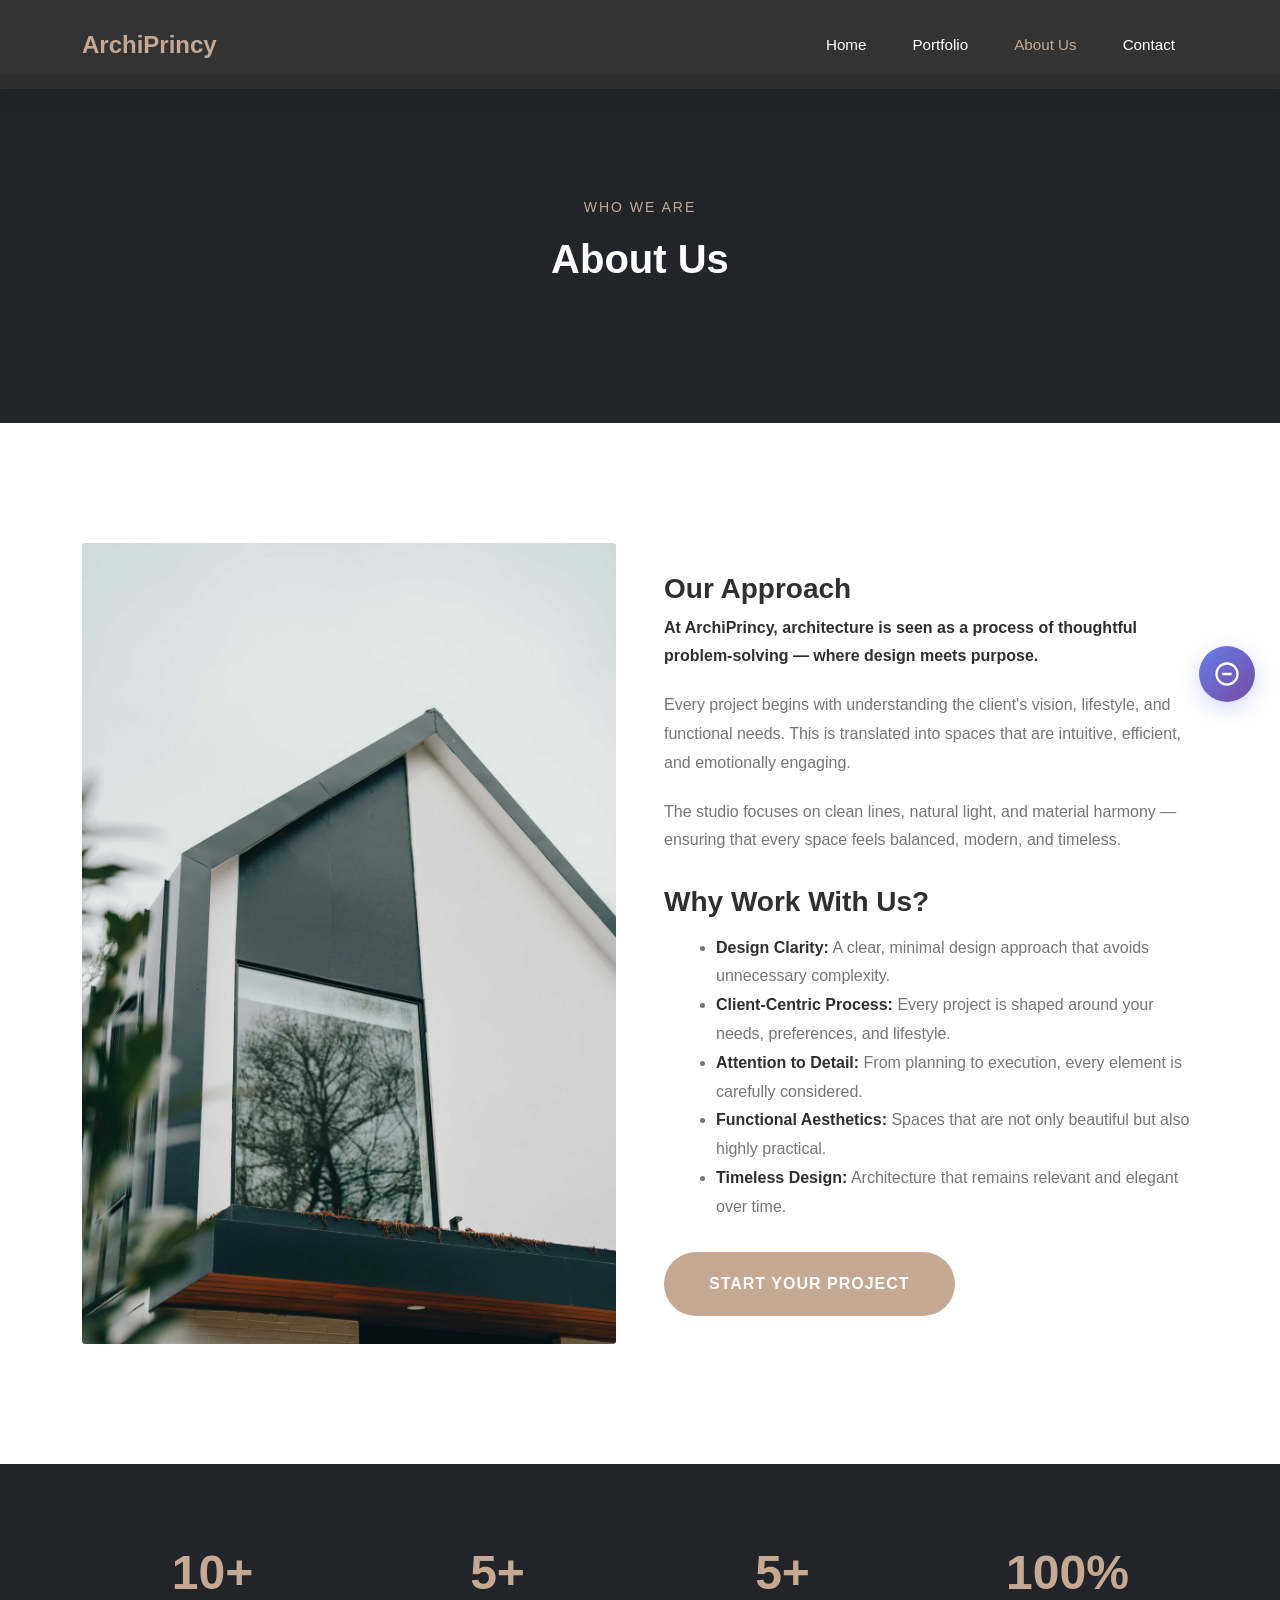
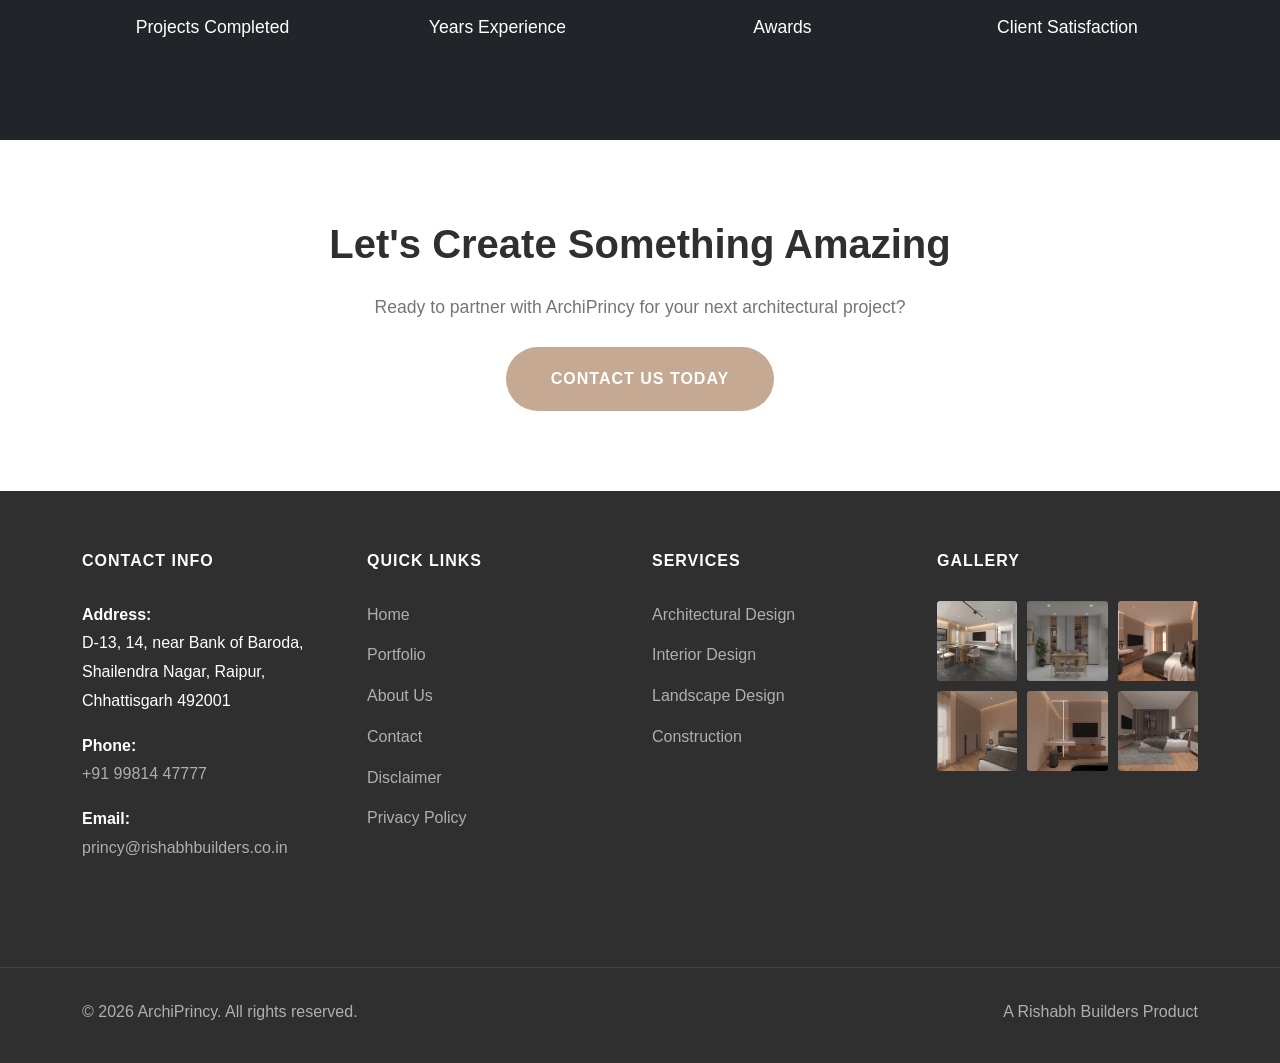
==== about.html @ 1e048102 "Initial commit of website" ====
<!DOCTYPE html>
<html lang="en">
<head>
    <meta charset="UTF-8">
    <meta name="viewport" content="width=device-width, initial-scale=1.0">
    <title>About Us - ArchiPrincy</title>
    <meta name="description" content="Learn about ArchiPrincy, our approach, and why work with us.">
    <link href="https://cdn.jsdelivr.net/npm/bootstrap@5.3.0/dist/css/bootstrap.min.css" rel="stylesheet">
    <link rel="stylesheet" href="css/styles.css">
</head>
<body>
    <!-- Navigation -->
    <nav class="navbar navbar-expand-lg navbar-dark fixed-top">
        <div class="container">
            <a class="navbar-brand" href="index.html">ArchiPrincy</a>
            
            <button class="navbar-toggler" type="button" data-bs-toggle="collapse" data-bs-target="#navbarNav"
                aria-controls="navbarNav" aria-expanded="false" aria-label="Toggle navigation">
                <span class="navbar-toggler-icon"></span>
            </button>
            
            <div class="collapse navbar-collapse" id="navbarNav">
                <ul class="navbar-nav ms-auto">
                    <li class="nav-item">
                        <a class="nav-link" href="index.html">Home</a>
                    </li>
                    <li class="nav-item">
                        <a class="nav-link" href="portfolio.html">Portfolio</a>
                    </li>
                    <li class="nav-item">
                        <a class="nav-link active" href="about.html">About Us</a>
                    </li>
                    <li class="nav-item">
                        <a class="nav-link" href="contact.html">Contact</a>
                    </li>
                </ul>
            </div>
        </div>
    </nav>

    <main>
        <!-- Page Header -->
        <section class="bg-dark padding-large" style="padding-top: 120px;">
            <div class="container">
                <div class="row">
                    <div class="col-md-12">
                        <div class="section-header">
                            <div class="title"><span>Who We Are</span></div>
                            <h1 class="section-title light">About Us</h1>
                        </div>
                    </div>
                </div>
            </div>
        </section>

        <!-- About Section -->
        <section class="padding-xlarge">
            <div class="container">
                <div class="row align-items-center g-5">
                    <div class="col-md-6">
                        <figure style="margin-bottom: 0;">
                            <img src="images/home1.jpg" alt="About ArchiPrincy" style="border-radius: 3px; width: 100%;">
                        </figure>
                    </div>
                    <div class="col-md-6 about-content">
                        <h3>Our Approach</h3>
                        <p>
                            <strong>At ArchiPrincy, architecture is seen as a process of thoughtful problem-solving — where design meets purpose.</strong>
                        </p>
                        <p>
                            Every project begins with understanding the client's vision, lifestyle, and functional needs. This is translated into spaces that are intuitive, efficient, and emotionally engaging.
                        </p>
                        <p>
                            The studio focuses on clean lines, natural light, and material harmony — ensuring that every space feels balanced, modern, and timeless.
                        </p>
                        <h3 style="margin-top: 30px;">Why Work With Us?</h3>
                        <ul style="margin-left: 20px; margin-top: 15px;">
                            <li><strong>Design Clarity:</strong> A clear, minimal design approach that avoids unnecessary complexity.</li>
                            <li><strong>Client-Centric Process:</strong> Every project is shaped around your needs, preferences, and lifestyle.</li>
                            <li><strong>Attention to Detail:</strong> From planning to execution, every element is carefully considered.</li>
                            <li><strong>Functional Aesthetics:</strong> Spaces that are not only beautiful but also highly practical.</li>
                            <li><strong>Timeless Design:</strong> Architecture that remains relevant and elegant over time.</li>
                        </ul>
                        <div style="margin-top: 30px;">
                            <a href="contact.html" class="btn btn-accent btn-xlarge btn-rounded">Start Your Project</a>
                        </div>
                    </div>
                </div>
            </div>
        </section>

        <!-- Stats Section -->
        <section class="bg-dark padding-large">
            <div class="container">
                <div class="row text-center">
                    <div class="col-md-3 col-sm-6 mb-4 mb-md-0">
                        <div>
                            <h3 style="font-size: 3rem; color: var(--accent-color); margin-bottom: 10px;">10+</h3>
                            <p style="color: #fff; font-size: 1.1rem;">Projects Completed</p>
                        </div>
                    </div>
                    <div class="col-md-3 col-sm-6 mb-4 mb-md-0">
                        <div>
                            <h3 style="font-size: 3rem; color: var(--accent-color); margin-bottom: 10px;">5+</h3>
                            <p style="color: #fff; font-size: 1.1rem;">Years Experience</p>
                        </div>
                    </div>
                    <div class="col-md-3 col-sm-6 mb-4 mb-md-0">
                        <div>
                            <h3 style="font-size: 3rem; color: var(--accent-color); margin-bottom: 10px;">5+</h3>
                            <p style="color: #fff; font-size: 1.1rem;">Awards</p>
                        </div>
                    </div>
                    <div class="col-md-3 col-sm-6">
                        <div>
                            <h3 style="font-size: 3rem; color: var(--accent-color); margin-bottom: 10px;">100%</h3>
                            <p style="color: #fff; font-size: 1.1rem;">Client Satisfaction</p>
                        </div>
                    </div>
                </div>
            </div>
        </section>

        <!-- CTA Section -->
        <section class="padding-large" style="text-align: center;">
            <div class="container">
                <h2 class="section-title mb-4">Let's Create Something Amazing</h2>
                <p class="mb-4" style="font-size: 1.1rem; max-width: 600px; margin: 0 auto 30px;">
                    Ready to partner with ArchiPrincy for your next architectural project?
                </p>
                <a href="contact.html" class="btn btn-accent btn-xlarge btn-rounded">Contact Us Today</a>
            </div>
        </section>
    </main>

    <!-- Floating Buttons -->
    <div class="floating-buttons" id="floatingButtons">
        <button class="float-btn toggle-btn" onclick="toggleFloatingButtons()">
            <svg width="28" height="28" viewBox="0 0 24 24" fill="currentColor">
                <path d="M12 2C6.48 2 2 6.48 2 12s4.48 10 10 10 10-4.48 10-10S17.52 2 12 2zm0 18c-4.42 0-8-3.58-8-8s3.58-8 8-8 8 3.58 8 8-3.58 8-8 8zm-4-9h8v2h-8z"/>
            </svg>
        </button>

        <a href="https://wa.me/919981447777?text=Hi%20I%20would%20like%20to%20discuss%20a%20project" target="_blank" rel="noopener noreferrer" class="float-btn whatsapp-btn">
            <span class="whatsapp-icon">
                <svg width="32" height="32" viewBox="0 0 24 24" fill="currentColor">
                    <path d="M17.472 14.382c-.297-.149-1.758-.867-2.03-.967-.273-.099-.471-.148-.67.15-.197.297-.767.966-.94 1.164-.173.199-.347.223-.644.075-.297-.15-1.255-.463-2.39-1.475-.883-.788-1.48-1.761-1.653-2.059-.173-.297-.018-.458.13-.606.134-.133.298-.347.446-.52.149-.174.198-.298.298-.497.099-.198.05-.371-.025-.52-.075-.149-.669-1.612-.916-2.207-.242-.579-.487-.5-.67-.51-.173-.008-.371-.01-.57-.01-.198 0-.52.074-.792.372-.272.297-1.04 1.016-1.04 2.479 0 1.462 1.065 2.875 1.213 3.074.149.198 2.096 3.2 5.076 4.487.709.306 1.262.489 1.694.625.712.227 1.36.195 1.871.118.571-.085 1.758-.719 2.006-1.413.248-.694.248-1.289.173-1.413-.074-.124-.272-.198-.57-.347m-5.421-7.403h-.004a9.87 9.87 0 00-4.953 1.226l-.355.205-.368-.083c-1.326-.302-2.463-.657-3.402-1.14L2.67 6.978l.586 1.891c.212.655.359 1.187.443 1.543C1.77 10.491 1.446 12.585 2.717 14.497c.705 1.013 1.748 1.72 2.956 2.04.282.07.565.126.848.126 1.566 0 3.032-.37 4.302-1.096l.355-.205.368.083c1.326.302 2.463.657 3.402 1.14l1.722.863-.586-1.891c-.212-.655-.359-1.187-.443-1.543 1.731-2.407 2.055-4.501.784-6.413"/>
                </svg>
            </span>
            <span class="whatsapp-label">WhatsApp</span>
        </a>

        <a href="tel:+919981447777" class="float-btn call-btn" title="Call us">
            <svg width="28" height="28" viewBox="0 0 24 24" fill="currentColor">
                <path d="M6.62 10.79c1.44 2.83 3.76 5.14 6.59 6.59l2.2-2.2c.27-.27.67-.36 1.02-.24 1.12.37 2.33.57 3.57.57.55 0 1 .45 1 1V20c0 .55-.45 1-1 1-9.39 0-17-7.61-17-17 0-.55.45-1 1-1h3.5c.55 0 1 .45 1 1 0 1.25.2 2.45.57 3.57.11.35.03.74-.25 1.02l-2.2 2.2z"/>
            </svg>
        </a>

        <a href="contact.html" class="float-btn contact-btn" title="Contact us">
            <svg width="28" height="28" viewBox="0 0 24 24" fill="currentColor">
                <path d="M20 4H4c-1.1 0-1.99.9-1.99 2L2 18c0 1.1.9 2 2 2h16c1.1 0 2-.9 2-2V6c0-1.1-.9-2-2-2zm0 4l-8 5-8-5V6l8 5 8-5v2z"/>
            </svg>
        </a>
    </div>

    <!-- Footer -->
    <footer class="footer">
        <div class="container">
            <div class="row pb-5">
                <div class="col-md-3 mb-4 mb-md-0">
                    <h5>Contact Info</h5>
                    <ul class="footer-menu list-unstyled">
                        <li class="mb-3">
                            <strong>Address:</strong>
                            <p>D-13, 14, near Bank of Baroda, Shailendra Nagar, Raipur, Chhattisgarh 492001</p>
                        </li>
                        <li class="mb-3">
                            <strong>Phone:</strong>
                            <p><a href="tel:+919981447777">+91 99814 47777</a></p>
                        </li>
                        <li>
                            <strong>Email:</strong>
                            <p><a href="mailto:princy@rishabhbuilders.co.in">princy@rishabhbuilders.co.in</a></p>
                        </li>
                    </ul>
                </div>

                <div class="col-md-3 mb-4 mb-md-0">
                    <h5>Quick Links</h5>
                    <ul class="footer-menu list-unstyled">
                        <li><a href="index.html">Home</a></li>
                        <li><a href="portfolio.html">Portfolio</a></li>
                        <li><a href="about.html">About Us</a></li>
                        <li><a href="contact.html">Contact</a></li>
                        <li><a href="disclaimer.html">Disclaimer</a></li>
                        <li><a href="privacy-policy.html">Privacy Policy</a></li>
                    </ul>
                </div>

                <div class="col-md-3 mb-4 mb-md-0">
                    <h5>Services</h5>
                    <ul class="footer-menu list-unstyled">
                        <li><a href="portfolio.html">Architectural Design</a></li>
                        <li><a href="portfolio.html">Interior Design</a></li>
                        <li><a href="portfolio.html">Landscape Design</a></li>
                        <li><a href="portfolio.html">Construction</a></li>
                    </ul>
                </div>

                <div class="col-md-3">
                    <h5>Gallery</h5>
                    <div class="footer-gallery">
                        <a href="portfolio.html" class="gallery-thumb" title="Gallery 1">
                            <img src="images/home2.jpeg" alt="Gallery 1">
                        </a>
                        <a href="portfolio.html" class="gallery-thumb" title="Gallery 2">
                            <img src="images/home3.jpg" alt="Gallery 2">
                        </a>
                        <a href="portfolio.html" class="gallery-thumb" title="Gallery 3">
                            <img src="images/home4.jpg" alt="Gallery 3">
                        </a>
                        <a href="portfolio.html" class="gallery-thumb" title="Gallery 4">
                            <img src="images/home5.jpg" alt="Gallery 4">
                        </a>
                        <a href="portfolio.html" class="gallery-thumb" title="Gallery 5">
                            <img src="images/home6.jpg" alt="Gallery 5">
                        </a>
                        <a href="portfolio.html" class="gallery-thumb" title="Gallery 6">
                            <img src="images/home7.jpg" alt="Gallery 6">
                        </a>
                    </div>
                </div>
            </div>
        </div>

        <div class="footer-bottom">
            <div class="container">
                <div class="row">
                    <div class="col-md-6 text-center text-md-start mb-3 mb-md-0">
                        <p>&copy; 2026 ArchiPrincy. All rights reserved.</p>
                    </div>
                    <div class="col-md-6 text-center text-md-end">
                        <p>A Rishabh Builders Product</p>
                    </div>
                </div>
            </div>
        </div>
    </footer>

    <script src="https://cdn.jsdelivr.net/npm/bootstrap@5.3.0/dist/js/bootstrap.bundle.min.js"></script>
    <script src="js/script.js"></script>
</body>
</html>
---- css/styles.css ----
/* Template Name: Archi - Adapted for ArchivAult
   Custom Architecture Portfolio CSS */

:root {
  /* Color Scheme */
  --accent-color: #C5A992;
  --dark-color: #2f2f2f;
  --grey-color: #f1f1f1;
  --body-text-color: #757575;
  --light-text-color: #afafaf;
  --dark-text-color: #2f2f2f;
  
  /* Fonts */
  --body-font: "Roboto", sans-serif;
  --heading-font: 'Montserrat', sans-serif;
  
  /* Sizes */
  --header-height: 75px;
  --header-height-min: 75px;
  
  color-scheme: light;
}

@media screen and (max-width: 600px) {
  :root {
    --header-height: 70px;
    --header-height-min: 70px;
  }
}

* {
  margin: 0;
  padding: 0;
  box-sizing: border-box;
}

html, body {
  height: 100%;
  scroll-behavior: smooth;
}

body {
  font-family: var(--body-font);
  font-size: 16px;
  line-height: 1.8;
  color: var(--body-text-color);
  background-color: #fff;
  padding-top: var(--header-height);
}

body.no-scroll {
  overflow: hidden;
}

h1, h2, h3, h4, h5, h6,
.h1, .h2, .h3, .h4, .h5, .h6 {
  font-family: var(--heading-font);
  font-weight: 700;
  line-height: 1.2;
  color: var(--dark-text-color);
}

h1 { font-size: 3.5rem; }
h2 { font-size: 2.5rem; }
h3 { font-size: 1.75rem; }
h4 { font-size: 1.5rem; }
h5 { font-size: 1.25rem; }
h6 { font-size: 1rem; }

h2.light, h3.light { color: #fff; }

a {
  color: var(--dark-text-color);
  text-decoration: none;
  transition: all 0.3s ease;
}

a:hover {
  color: var(--accent-color);
}

img {
  max-width: 100%;
  height: auto;
  display: block;
}

figure {
  margin: 0;
}

/* Section Styles */
section {
  overflow: hidden;
}

.padding-xlarge {
  padding: 120px 0;
}

.padding-large {
  padding: 80px 0;
}

.padding-small {
  padding: 40px 0;
}

.bg-dark {
  background-color: var(--dark-color);
  color: #fff;
}

.bg-grey {
  background-color: var(--grey-color);
}

.section-header {
  text-align: center;
  margin-bottom: 60px;
}

.section-header .title {
  font-size: 0.875rem;
  text-transform: uppercase;
  letter-spacing: 2px;
  color: var(--accent-color);
  margin-bottom: 15px;
}

.section-title {
  font-size: 2.5rem;
  font-weight: 700;
  text-transform: capitalize;
}

.section-title.light {
  color: #fff;
}

/* Button Styles */
.btn {
  display: inline-block;
  padding: 15px 35px;
  border: none;
  border-radius: 3px;
  font-family: var(--heading-font);
  font-size: 0.875rem;
  font-weight: 700;
  text-transform: uppercase;
  letter-spacing: 1px;
  cursor: pointer;
  transition: all 0.3s ease;
  text-decoration: none;
  white-space: nowrap;
}

.btn-accent {
  background-color: var(--accent-color);
  color: #fff;
}

.btn-accent:hover {
  background-color: #b39880;
  color: #fff;
}

.btn-outline {
  border: 2px solid var(--accent-color);
  color: var(--accent-color);
  background: transparent;
}

.btn-outline:hover {
  background-color: var(--accent-color);
  color: #fff;
}

.btn-outline-light {
  border: 2px solid #fff;
  color: #fff;
  background: transparent;
}

.btn-outline-light:hover {
  background-color: #fff;
  color: var(--dark-color);
}

.btn-xlarge {
  padding: 20px 45px;
  font-size: 1rem;
}

.btn-rounded {
  border-radius: 50px;
}

.btn-full {
  width: 100%;
}

.btn-with-line {
  position: relative;
  font-size: 0.875rem;
  font-weight: 600;
  text-transform: uppercase;
  letter-spacing: 1px;
  padding-bottom: 8px;
  border-bottom: 2px solid var(--accent-color);
  display: inline-block;
  transition: all 0.3s ease;
}

.btn-with-line:hover {
  padding-bottom: 12px;
  border-bottom: 3px solid var(--accent-color);
}

/* Navigation Styles */
.navbar {
  padding: 18px 0 !important;
  background-color: rgba(47, 47, 47, 0.98) !important;
  box-shadow: 0 4px 15px rgba(0, 0, 0, 0.15);
  z-index: 1000;
  position: fixed;
  top: 0;
  left: 0;
  right: 0;
  width: 100%;
}

.navbar-brand {
  font-family: var(--heading-font);
  font-size: 1.5rem !important;
  color: var(--accent-color) !important;
  font-weight: 700;
}

.navbar-brand:hover {
  color: #fff !important;
}

.navbar-nav .nav-link {
  color: #fff !important;
  margin: 0 15px;
  font-size: 0.95rem;
  transition: color 0.3s ease;
}

.navbar-nav .nav-link:hover,
.navbar-nav .nav-link.active {
  color: var(--accent-color) !important;
}

.nav-overlay {
  position: fixed;
  top: 0;
  left: 0;
  width: 100%;
  height: 100vh;
  background-color: rgba(0, 0, 0, 0.9);
  z-index: 1000;
  display: none;
}

.nav-overlay.active {
  display: block;
}

.nav-overlay .nav-content {
  height: 100%;
  display: flex;
  align-items: center;
}

/* Main Logo */
.main-logo {
  position: fixed;
  top: 20px;
  left: 20px;
  z-index: 999;
  background: var(--accent-color);
  width: 50px;
  height: 50px;
  border-radius: 50%;
  display: flex;
  align-items: center;
  justify-content: center;
}

.main-logo a {
  color: #fff;
  font-size: 1.5rem;
  font-weight: 700;
}

/* Hero Slider (Legacy) */
.hero-slider {
  position: relative;
  width: 100%;
  height: 100vh;
  overflow: hidden;
  margin-top: var(--header-height);
}

.slider-item {
  position: relative;
  width: 100%;
  height: 100vh;
  display: flex;
  align-items: center;
  justify-content: center;
  overflow: hidden;
}

.slider-item img {
  position: absolute;
  top: 0;
  left: 0;
  width: 100%;
  height: 100%;
  object-fit: cover;
  z-index: 1;
}

.banner-content {
  position: relative;
  z-index: 2;
  text-align: center;
  color: #fff;
}

.banner-title {
  font-size: 4rem;
  font-weight: 700;
  margin-bottom: 30px;
  animation: slideUp 0.8s ease-out;
}

.banner-content .btn-wrap {
  animation: slideUp 1.2s ease-out;
}

@keyframes slideUp {
  from {
    opacity: 0;
    transform: translateY(50px);
  }
  to {
    opacity: 1;
    transform: translateY(0);
  }
}

.slider-nav {
  position: absolute;
  bottom: 30px;
  left: 50%;
  transform: translateX(-50%);
  z-index: 10;
  display: flex;
  gap: 15px;
}

.slider-dot {
  width: 12px;
  height: 12px;
  border-radius: 50%;
  background-color: rgba(255, 255, 255, 0.5);
  cursor: pointer;
  transition: all 0.3s ease;
}

.slider-dot.active {
  background-color: var(--accent-color);
  width: 30px;
  border-radius: 6px;
}

/* Hero Section with Video Background */
.hero-section {
  position: relative;
  width: 100%;
  height: 100vh;
  overflow: hidden;
  display: flex;
  align-items: center;
  justify-content: flex-start;
}

.hero-video {
  position: absolute;
  top: 0;
  left: 0;
  width: 100%;
  height: 100%;
  object-fit: cover;
  z-index: 1;
}

.hero-overlay {
  position: absolute;
  top: 0;
  left: 0;
  width: 100%;
  height: 100%;
  background: linear-gradient(
    135deg,
    rgba(0, 0, 0, 0.7) 0%,
    rgba(47, 47, 47, 0.5) 50%,
    rgba(0, 0, 0, 0.3) 100%
  );
  z-index: 2;
}

.hero-content {
  position: relative;
  z-index: 3;
  color: #fff;
  padding: 60px 40px;
  width: 100%;
  height: 100%;
  display: flex;
  align-items: center;
}

.hero-content .container-fluid {
  max-width: 1400px;
  margin: 0 auto;
}

@keyframes fadeInUp {
  from {
    opacity: 0;
    transform: translateY(30px);
  }
  to {
    opacity: 1;
    transform: translateY(0);
  }
}

.hero-title {
  font-family: 'Playfair Display', serif;
  font-size: 4.5rem;
  font-weight: 700;
  line-height: 1.15;
  margin-bottom: 25px;
  letter-spacing: -1px;
  color: #fff;
  text-shadow: 2px 2px 8px rgba(0, 0, 0, 0.3);
  animation: fadeInUp 0.8s ease-out;
  max-width: 800px;
}

.hero-subtitle {
  font-size: 1.4rem;
  font-weight: 300;
  margin-bottom: 50px;
  color: rgba(255, 255, 255, 0.95);
  line-height: 1.6;
  animation: fadeInUp 0.8s ease-out 0.1s both;
  max-width: 600px;
}

.hero-buttons {
  display: flex;
  gap: 25px;
  flex-wrap: wrap;
  animation: fadeInUp 0.8s ease-out 0.2s both;
}

.hero-buttons .btn {
  font-size: 1.05rem;
  padding: 16px 45px;
  transition: all 0.3s ease;
  border-radius: 50px;
}

.hero-buttons .btn-accent {
  background-color: var(--accent-color);
  color: #fff;
  border: 2px solid var(--accent-color);
}

.hero-buttons .btn-accent:hover {
  background-color: #b39880;
  border-color: #b39880;
  transform: translateY(-3px);
  box-shadow: 0 15px 40px rgba(197, 169, 146, 0.4);
}

.hero-buttons .btn-outline-light {
  border: 2px solid #fff;
  color: #fff;
  background-color: transparent;
}

.hero-buttons .btn-outline-light:hover {
  background-color: rgba(255, 255, 255, 0.15);
  border-color: #fff;
  transform: translateY(-3px);
  box-shadow: 0 15px 40px rgba(255, 255, 255, 0.2);
}

/* Testimonials Carousel */
.testimonial-carousel {
  position: relative;
  padding: 60px 0;
}

.testimonial-slide {
  pointer-events: auto;
}

.testimonial-slide {
  display: flex;
  flex-direction: column;
  align-items: center;
  justify-content: center;
  text-align: center;
}

.testimonial-slide img {
  width: 120px;
  height: 120px;
  border-radius: 50%;
  object-fit: cover;
  border: 4px solid var(--accent-color);
  transition: all 0.3s ease;
  box-shadow: 0 8px 25px rgba(0, 0, 0, 0.15);
  display: block;
}

.testimonial-slide:hover img {
  transform: scale(1.08);
  box-shadow: 0 12px 35px rgba(197, 169, 146, 0.3);
}

.testimonial-slide p {
  color: var(--body-text-color);
  font-style: italic;
}

.testimonial-slide h5 {
  color: var(--dark-text-color);
  font-weight: 700;
  margin-top: 25px;
  margin-bottom: 5px;
  font-family: 'Montserrat', sans-serif;
}

.testimonial-slide .title {
  color: var(--accent-color);
  font-size: 0.9rem;
  font-weight: 500;
}

/* Responsive Hero */
@media screen and (max-width: 1024px) {
  .hero-title {
    font-size: 3.5rem;
    margin-bottom: 20px;
  }

  .hero-subtitle {
    font-size: 1.2rem;
    margin-bottom: 40px;
  }
}

@media screen and (max-width: 768px) {
  .hero-section {
    height: 85vh;
  }

  .hero-title {
    font-size: 2.4rem;
    margin-bottom: 18px;
    line-height: 1.3;
  }

  .hero-subtitle {
    font-size: 1rem;
    margin-bottom: 35px;
    line-height: 1.5;
  }

  .hero-buttons {
    gap: 12px;
  }

  .hero-buttons .btn {
    font-size: 0.9rem;
    padding: 12px 28px;
  }
}

@media screen and (max-width: 480px) {
  .hero-section {
    height: 75vh;
  }

  .hero-content {
    padding: 30px 20px;
  }

  .hero-title {
    font-size: 1.75rem;
    margin-bottom: 15px;
    line-height: 1.3;
  }

  .hero-subtitle {
    font-size: 0.95rem;
    margin-bottom: 25px;
    line-height: 1.4;
  }

  .hero-buttons {
    flex-direction: column;
    gap: 10px;
    width: 100%;
  }

  .hero-buttons .btn {
    font-size: 0.85rem;
    padding: 11px 24px;
    width: 100%;
    text-align: center;
  }
}

/* Portfolio Styles */
.portfolio-grid {
  display: grid;
  grid-template-columns: repeat(auto-fit, minmax(300px, 1fr));
  gap: 30px;
  margin: 40px 0;
}

.portfolio-item {
  position: relative;
  overflow: hidden;
  aspect-ratio: 1 / 1;
  border-radius: 4px;
  background-color: #f5f5f5;
  box-shadow: 0 2px 10px rgba(0, 0, 0, 0.1);
  transition: all 0.3s ease;
  cursor: pointer;
}

.portfolio-item img {
  width: 100%;
  height: 100%;
  object-fit: cover;
  display: block;
  transition: transform 0.4s ease, filter 0.4s ease;
  filter: brightness(1);
}

.portfolio-item .portfolio-overlay {
  position: absolute;
  top: 0;
  left: 0;
  width: 100%;
  height: 100%;
  background: rgba(0, 0, 0, 0.75);
  display: flex;
  flex-direction: column;
  align-items: center;
  justify-content: center;
  opacity: 0;
  transition: opacity 0.4s ease;
  z-index: 10;
}

.portfolio-item:hover .portfolio-overlay {
  opacity: 1;
}

.portfolio-item:hover {
  box-shadow: 0 10px 30px rgba(0, 0, 0, 0.25);
  transform: translateY(-8px);
}

.portfolio-item:hover img {
  transform: scale(1.08);
  filter: brightness(0.85);
}

/* Portfolio Grid - 3 columns on desktop, 2 on tablet, 1 on mobile */
@media screen and (max-width: 1024px) {
  .portfolio-grid {
    grid-template-columns: repeat(auto-fit, minmax(250px, 1fr));
    gap: 25px;
  }
}

@media screen and (max-width: 768px) {
  .portfolio-grid {
    grid-template-columns: repeat(2, 1fr);
    gap: 20px;
  }
}

@media screen and (max-width: 480px) {
  .portfolio-grid {
    grid-template-columns: 1fr;
    gap: 15px;
  }
}

.portfolio-filters {
  display: flex;
  flex-wrap: wrap;
  gap: 15px;
  justify-content: center;
  margin-bottom: 50px;
}

.filter-btn {
  padding: 10px 25px;
  border: 2px solid var(--accent-color);
  background: transparent;
  color: var(--accent-color);
  cursor: pointer;
  border-radius: 50px;
  font-weight: 600;
  transition: all 0.3s ease;
  text-transform: uppercase;
  font-size: 0.875rem;
}

.filter-btn.active {
  background-color: var(--accent-color);
  color: #fff;
}

.filter-btn:hover {
  background-color: var(--accent-color);
  color: #fff;
}

/* Portfolio Carousel Styles */
.portfolio-carousel-container {
  display: none;
  margin-bottom: 50px;
}

.portfolio-carousel {
  position: relative;
  width: 100%;
  background: rgba(0, 0, 0, 0.3);
  border-radius: 8px;
  overflow: hidden;
}

.carousel-main {
  position: relative;
  width: 100%;
  aspect-ratio: 4 / 3;
  overflow: hidden;
  border-radius: 8px;
}

.carousel-image {
  width: 100%;
  height: 100%;
  object-fit: cover;
  transition: transform 0.4s ease;
}

.carousel-overlay {
  position: absolute;
  top: 0;
  left: 0;
  width: 100%;
  height: 100%;
  background: rgba(0, 0, 0, 0.5);
  display: flex;
  align-items: flex-end;
  justify-content: flex-start;
  padding: 30px;
  z-index: 10;
}

.carousel-content {
  color: #fff;
  width: 100%;
}

.carousel-title {
  font-size: 1.5rem;
  font-weight: 600;
  margin-bottom: 8px;
  line-height: 1.2;
}

.carousel-category {
  font-size: 0.95rem;
  color: var(--accent-color);
  font-weight: 500;
  margin-bottom: 5px;
}

.carousel-year {
  font-size: 0.85rem;
  color: rgba(255, 255, 255, 0.8);
}

.carousel-btn {
  position: absolute;
  top: 50%;
  transform: translateY(-50%);
  background: rgba(255, 255, 255, 0.2);
  border: none;
  color: #fff;
  width: 45px;
  height: 45px;
  border-radius: 50%;
  cursor: pointer;
  font-size: 24px;
  display: flex;
  align-items: center;
  justify-content: center;
  z-index: 20;
  transition: all 0.3s ease;
}

.carousel-btn:hover {
  background: rgba(255, 255, 255, 0.4);
  transform: translateY(-50%) scale(1.1);
}

.carousel-btn-prev {
  left: 15px;
}

.carousel-btn-next {
  right: 15px;
}

.carousel-dots {
  display: flex;
  justify-content: center;
  gap: 8px;
  padding: 20px;
  background: rgba(0, 0, 0, 0.2);
}

.carousel-dot {
  width: 10px;
  height: 10px;
  border-radius: 50%;
  border: 2px solid var(--accent-color);
  background: transparent;
  cursor: pointer;
  transition: all 0.3s ease;
}

.carousel-dot.active {
  background: var(--accent-color);
  transform: scale(1.2);
}

.carousel-counter {
  position: absolute;
  top: 15px;
  right: 15px;
  background: rgba(0, 0, 0, 0.6);
  color: #fff;
  padding: 6px 14px;
  border-radius: 20px;
  font-size: 0.85rem;
  font-weight: 600;
  z-index: 20;
}

.portfolio-grid-container {
  display: block;
}

@media screen and (max-width: 768px) {
  .portfolio-carousel-container {
    display: block;
  }

  .portfolio-grid-container {
    display: none;
  }
}

/* Contact Section */
.contact-form {
  display: flex;
  flex-direction: column;
  gap: 20px;
  margin-top: 30px;
}

.form-group {
  display: flex;
  flex-direction: column;
}

.form-group input,
.form-group textarea {
  padding: 15px;
  border: none;
  border-bottom: 1px solid #ddd;
  font-family: var(--body-font);
  font-size: 1rem;
  background: transparent;
  transition: border-color 0.3s ease;
}

.form-group input:focus,
.form-group textarea:focus {
  outline: none;
  border-bottom-color: var(--accent-color);
}

.form-group textarea {
  min-height: 120px;
  resize: vertical;
}

.contact-info-box {
  display: flex;
  gap: 20px;
  margin-bottom: 30px;
  align-items: flex-start;
}

.contact-info-box .icon {
  width: 50px;
  height: 50px;
  background-color: var(--accent-color);
  border-radius: 50%;
  display: flex;
  align-items: center;
  justify-content: center;
  color: #fff;
  font-size: 1.5rem;
  flex-shrink: 0;
}

.contact-info-box .detail h4 {
  margin-bottom: 5px;
  font-size: 1rem;
}

.contact-info-box .detail p {
  color: var(--light-text-color);
}

/* WhatsApp & Call Button - Premium Floating Buttons */
.floating-buttons {
  position: fixed;
  bottom: 25px;
  right: 25px;
  z-index: 100;
  display: flex;
  flex-direction: column;
  gap: 10px;
  align-items: flex-end;
}

.floating-buttons.expanded .whatsapp-btn,
.floating-buttons.expanded .call-btn,
.floating-buttons.expanded .contact-btn {
  opacity: 1;
  visibility: visible;
  transform: translateY(0);
  pointer-events: auto;
}

.float-btn {
  display: flex;
  align-items: center;
  justify-content: center;
  color: #fff;
  text-decoration: none;
  cursor: pointer;
  transition: all 0.3s cubic-bezier(0.34, 1.56, 0.64, 1);
  box-shadow: 0 4px 15px rgba(0, 0, 0, 0.2);
  border: none;
}

/* Toggle Button */
.toggle-btn {
  width: 56px;
  height: 56px;
  border-radius: 50%;
  background: linear-gradient(135deg, #667eea 0%, #764ba2 100%);
  border: none;
  box-shadow: 0 6px 20px rgba(102, 126, 234, 0.3);
  position: relative;
  z-index: 110;
  font-size: 24px;
}

.toggle-btn:hover {
  transform: scale(1.1);
  box-shadow: 0 8px 25px rgba(102, 126, 234, 0.4);
}

.toggle-btn:active {
  transform: scale(0.95);
}

/* WhatsApp Button - Premium Official Style */
.whatsapp-btn {
  display: flex;
  align-items: center;
  justify-content: center;
  gap: 8px;
  padding: 10px 16px;
  background-color: #25D366;
  border-radius: 50px;
  font-weight: 600;
  font-size: 13px;
  box-shadow: 0 4px 16px rgba(37, 211, 102, 0.3);
  border: none;
  opacity: 0;
  visibility: hidden;
  transform: translateY(15px);
  pointer-events: none;
  min-width: 130px;
  white-space: nowrap;
}

.whatsapp-btn:hover {
  background-color: #20ba5c;
  transform: translateY(0) scale(1.05);
  box-shadow: 0 6px 20px rgba(37, 211, 102, 0.4);
}

.whatsapp-btn:active {
  transform: translateY(0) scale(0.98);
}

.whatsapp-icon {
  display: flex;
  align-items: center;
  justify-content: center;
  flex-shrink: 0;
}

.whatsapp-icon svg {
  width: 18px;
  height: 18px;
}

.whatsapp-label {
  display: block;
  flex-shrink: 0;
}

/* Call Button */
.call-btn {
  width: 50px;
  height: 50px;
  border-radius: 50%;
  background: linear-gradient(135deg, #FF6B6B 0%, #EE5A6F 100%);
  border: none;
  box-shadow: 0 4px 15px rgba(255, 107, 107, 0.3);
  opacity: 0;
  visibility: hidden;
  transform: translateY(15px);
  pointer-events: none;
  font-size: 20px;
}

.call-btn:hover {
  background: linear-gradient(135deg, #FF5252 0%, #EE4A5F 100%);
  transform: translateY(0) scale(1.08);
  box-shadow: 0 6px 20px rgba(255, 107, 107, 0.4);
}

.call-btn:active {
  transform: translateY(0) scale(0.95);
}

.call-btn svg {
  width: 22px;
  height: 22px;
}

/* Contact Button */
.contact-btn {
  width: 50px;
  height: 50px;
  border-radius: 50%;
  background: linear-gradient(135deg, #4A90E2 0%, #357ABD 100%);
  border: none;
  box-shadow: 0 4px 15px rgba(74, 144, 226, 0.3);
  opacity: 0;
  visibility: hidden;
  transform: translateY(15px);
  pointer-events: none;
  font-size: 20px;
}

.contact-btn:hover {
  background: linear-gradient(135deg, #357ABD 0%, #2A5BA0 100%);
  transform: translateY(0) scale(1.08);
  box-shadow: 0 6px 20px rgba(74, 144, 226, 0.4);
}

.contact-btn:active {
  transform: translateY(0) scale(0.95);
}

.contact-btn svg {
  width: 22px;
  height: 22px;
}

/* Footer Styles */
.footer {
  background-color: var(--dark-color);
  color: #fff;
  padding: 60px 0 20px;
}

.footer h5 {
  color: #fff;
  font-size: 1rem;
  text-transform: uppercase;
  letter-spacing: 1px;
  margin-bottom: 30px;
}

.footer-menu ul {
  list-style: none;
  padding: 0;
}

.footer-menu li {
  margin-bottom: 12px;
}

.footer-menu a {
  color: var(--light-text-color);
  transition: color 0.3s ease;
}

.footer-menu a:hover {
  color: var(--accent-color);
}

.footer-gallery {
  display: grid;
  grid-template-columns: repeat(auto-fit, minmax(80px, 1fr));
  gap: 10px;
}

.gallery-thumb {
  width: 100%;
  aspect-ratio: 1;
  overflow: hidden;
  border-radius: 3px;
  cursor: pointer;
}

.gallery-thumb img {
  width: 100%;
  height: 100%;
  object-fit: cover;
  transition: transform 0.3s ease;
}

.gallery-thumb:hover img {
  transform: scale(1.1);
}

.footer-bottom {
  border-top: 1px solid rgba(255, 255, 255, 0.1);
  padding-top: 30px;
  margin-top: 40px;
  text-align: center;
  color: var(--light-text-color);
}

.footer-bottom a {
  color: var(--accent-color);
  text-decoration: underline;
}

.footer-bottom a:hover {
  color: #fff;
}

/* Testimonials */
.testimonial-item {
  background-color: var(--grey-color);
  padding: 40px;
  border-radius: 3px;
  margin: 20px 0;
}

.testimonial-text {
  font-size: 1.1rem;
  line-height: 1.8;
  margin-bottom: 20px;
  font-style: italic;
}

.testimonial-author {
  font-weight: 700;
  color: var(--dark-text-color);
}

.testimonial-author-title {
  font-size: 0.875rem;
  color: var(--light-text-color);
}

/* About Section */
.about-content {
  line-height: 1.8;
  color: var(--body-text-color);
}

.about-content p {
  margin-bottom: 20px;
}

.about-content strong {
  color: var(--dark-text-color);
}

/* Blog Section */
.blog-grid {
  display: grid;
  grid-template-columns: repeat(auto-fit, minmax(300px, 1fr));
  gap: 30px;
  margin: 40px 0;
}

.blog-item {
  background: #fff;
  border-radius: 3px;
  overflow: hidden;
  box-shadow: 0 2px 8px rgba(0, 0, 0, 0.1);
  transition: transform 0.3s ease;
}

.blog-item:hover {
  transform: translateY(-5px);
  box-shadow: 0 4px 16px rgba(0, 0, 0, 0.15);
}

.blog-image {
  width: 100%;
  height: 250px;
  overflow: hidden;
}

.blog-image img {
  width: 100%;
  height: 100%;
  object-fit: cover;
  transition: transform 0.3s ease;
}

.blog-item:hover .blog-image img {
  transform: scale(1.05);
}

.blog-content {
  padding: 30px;
}

.blog-date {
  font-size: 0.875rem;
  color: var(--accent-color);
  margin-bottom: 10px;
  text-transform: uppercase;
}

.blog-title {
  font-size: 1.25rem;
  margin-bottom: 12px;
  color: var(--dark-text-color);
}

.blog-title a {
  color: var(--dark-text-color);
  transition: color 0.3s ease;
}

.blog-title a:hover {
  color: var(--accent-color);
}

.blog-excerpt {
  color: var(--body-text-color);
  font-size: 0.95rem;
  line-height: 1.6;
}

/* Disclaimer Section */
.disclaimer-content {
  background: var(--grey-color);
  padding: 40px;
  border-radius: 3px;
  margin: 30px 0;
  line-height: 1.8;
}

.disclaimer-content h3 {
  margin-top: 30px;
  margin-bottom: 15px;
  color: var(--dark-text-color);
}

.disclaimer-content ul,
.disclaimer-content ol {
  margin-left: 20px;
  margin-bottom: 15px;
}

.disclaimer-content li {
  margin-bottom: 8px;
}

/* Project Card (Legacy) */
.project-card {
  transition: transform 0.35s ease, box-shadow 0.35s ease;
}

.project-card:hover {
  transform: translateY(-10px);
}

.project-card .card-img-top {
  height: 280px;
  object-fit: cover;
  transition: transform 0.5s ease;
}

.project-card:hover .card-img-top {
  transform: scale(1.04);
}

/* Hero Background (Legacy) */
.hero-background {
  background-image: url('https://images.unsplash.com/photo-1512917752300-9d34d4c8c75c?auto=format&fit=crop&w=1800&q=80');
  background-size: cover;
  background-position: center;
  filter: brightness(1.05);
}

.hero-overlay {
  background: rgba(0, 0, 0, 0.25);
  background: linear-gradient(
    to right,
    rgba(0, 0, 0, 0.35),
    rgba(0, 0, 0, 0.1)
  );
}

/* Responsive Design */
@media (max-width: 768px) {
  h1 { font-size: 2rem; }
  h2 { font-size: 1.75rem; }
  h3 { font-size: 1.5rem; }
  h4 { font-size: 1.25rem; }
  
  .section-header {
    margin-bottom: 40px;
  }
  
  .padding-xlarge {
    padding: 60px 0;
  }
  
  .padding-large {
    padding: 40px 0;
  }
  
  .banner-title {
    font-size: 2.5rem;
  }
  
  .hero-slider {
    margin-top: var(--header-height-min);
    height: 70vh;
  }
  
  .navbar {
    padding: 15px 0 !important;
  }
  
  .portfolio-grid {
    grid-template-columns: repeat(auto-fit, minmax(200px, 1fr));
  }
  
  .blog-grid {
    grid-template-columns: 1fr;
  }
  
  .footer-gallery {
    grid-template-columns: repeat(2, 1fr);
  }
  
  .floating-buttons {
    bottom: 20px;
    right: 20px;
    gap: 8px;
  }

  .toggle-btn {
    width: 54px;
    height: 54px;
    font-size: 22px;
  }

  .whatsapp-btn {
    padding: 10px 15px;
    font-size: 12px;
    min-width: 125px;
  }

  .whatsapp-btn svg {
    width: 18px;
    height: 18px;
  }

  .call-btn,
  .contact-btn {
    width: 48px;
    height: 48px;
    font-size: 18px;
  }

  .call-btn svg,
  .contact-btn svg {
    width: 20px;
    height: 20px;
  }
}

@media (max-width: 480px) {
  .hero-slider {
    height: 60vh;
  }
  
  .banner-title {
    font-size: 1.75rem;
  }
  
  .btn {
    padding: 12px 25px;
    font-size: 0.8rem;
  }
  
  .portfolio-grid {
    grid-template-columns: 1fr;
  }
  
  .footer-gallery {
    grid-template-columns: 1fr;
  }
  
  .floating-buttons {
    bottom: 15px;
    right: 15px;
    gap: 8px;
  }

  .toggle-btn {
    width: 50px;
    height: 50px;
    font-size: 20px;
  }

  .whatsapp-btn {
    padding: 9px 14px;
    font-size: 12px;
    min-width: 110px;
    gap: 6px;
  }

  .whatsapp-btn svg {
    width: 16px !important;
    height: 16px !important;
  }

  .call-btn,
  .contact-btn {
    width: 45px;
    height: 45px;
  }

  .call-btn svg,
  .contact-btn svg {
    width: 18px;
    height: 18px;
  }
}

.letter-spacing-3 {
  letter-spacing: 0.24em;
}

/* Contact CTA Buttons */
.contact-cta-buttons {
  display: flex;
  flex-direction: column;
  gap: 16px;
  width: 100%;
}

.contact-cta-btn {
  font-family: var(--heading-font);
  border-radius: 4px;
}

@media screen and (max-width: 992px) {
  .contact-cta-buttons {
    margin-top: 40px;
  }
}

@media screen and (max-width: 768px) {
  .contact-cta-buttons {
    gap: 12px;
  }
  
  .contact-cta-btn {
    padding: 14px 20px !important;
    font-size: 0.95rem !important;
  }
}

@media screen and (max-width: 480px) {
  .contact-cta-btn {
    padding: 12px 16px !important;
    font-size: 0.9rem !important;
  }
}

.btn-outline-light {
  border-color: rgba(255, 255, 255, 0.8);
}

.btn-outline-light:hover,
.btn-outline-light:focus {
  background-color: rgba(255, 255, 255, 0.12);
}

@media (max-width: 768px) {
  .hero-background {
    background-position: top;
  }
}
.hero-section {
  height: 100vh;
  position: relative;
  overflow: hidden;
}

.hero-video {
  position: absolute;
  top: 0;
  left: 0;
  width: 100%;
  height: 100%;
  object-fit: cover;
}

.hero-overlay {
  position: absolute;
  top: 0;
  left: 0;
  width: 100%;
  height: 100%;

  /* premium gradient overlay */
  background: linear-gradient(
    to right,
    rgba(0, 0, 0, 0.65),
    rgba(0, 0, 0, 0.2)
  );
}

.hero-section .container {
  position: relative;
  z-index: 2;
}

/* Service Cards Styles */
.service-card {
  text-align: center;
  padding: 40px 30px;
  border-radius: 8px;
  transition: all 0.3s ease;
  background: #f9f9f9;
}

.service-card:hover {
  transform: translateY(-10px);
  box-shadow: 0 15px 40px rgba(0, 0, 0, 0.1);
  background: #fff;
}

.service-icon {
  font-size: 3rem;
  margin-bottom: 20px;
  display: block;
}

.service-card h4 {
  color: var(--dark-text-color);
  margin-bottom: 15px;
  font-size: 1.25rem;
}

.service-card p {
  color: var(--body-text-color);
  line-height: 1.6;
  margin: 0;
}

/* Testimonials Grid */
.testimonials-grid {
  display: grid;
  grid-template-columns: repeat(auto-fit, minmax(280px, 1fr));
  gap: 30px;
  margin: 40px 0;
}

.testimonials-grid .testimonial-item {
  background-color: #fff;
  padding: 40px;
  border-radius: 8px;
  box-shadow: 0 4px 15px rgba(0, 0, 0, 0.08);
  transition: all 0.3s ease;
  display: flex;
  flex-direction: column;
  align-items: center;
  text-align: center;
}

.testimonials-grid .testimonial-item:hover {
  transform: translateY(-5px);
  box-shadow: 0 12px 30px rgba(0, 0, 0, 0.15);
}

.testimonial-header {
  margin-bottom: 25px;
}

.testimonial-avatar {
  width: 100px;
  height: 100px;
  border-radius: 50%;
  object-fit: cover;
  border: 4px solid var(--accent-color);
  display: block;
}

.testimonial-text {
  color: var(--body-text-color);
  font-style: italic;
  margin-bottom: 20px;
  line-height: 1.8;
  font-size: 1rem;
}

.testimonials-grid .testimonial-item h5 {
  color: var(--dark-text-color);
  margin-bottom: 5px;
  font-size: 1.1rem;
}

.testimonial-title {
  color: var(--accent-color);
  font-size: 0.85rem;
  margin: 0;
  font-weight: 500;
}

@media screen and (max-width: 768px) {
  .service-card {
    padding: 30px 20px;
  }

  .service-icon {
    font-size: 2.5rem;
    margin-bottom: 15px;
  }

  .service-card h4 {
    font-size: 1.1rem;
    margin-bottom: 12px;
  }

  .service-card p {
    font-size: 0.95rem;
  }

  .testimonials-grid {
    grid-template-columns: 1fr;
    gap: 20px;
  }

  .testimonials-grid .testimonial-item {
    padding: 30px;
  }
}
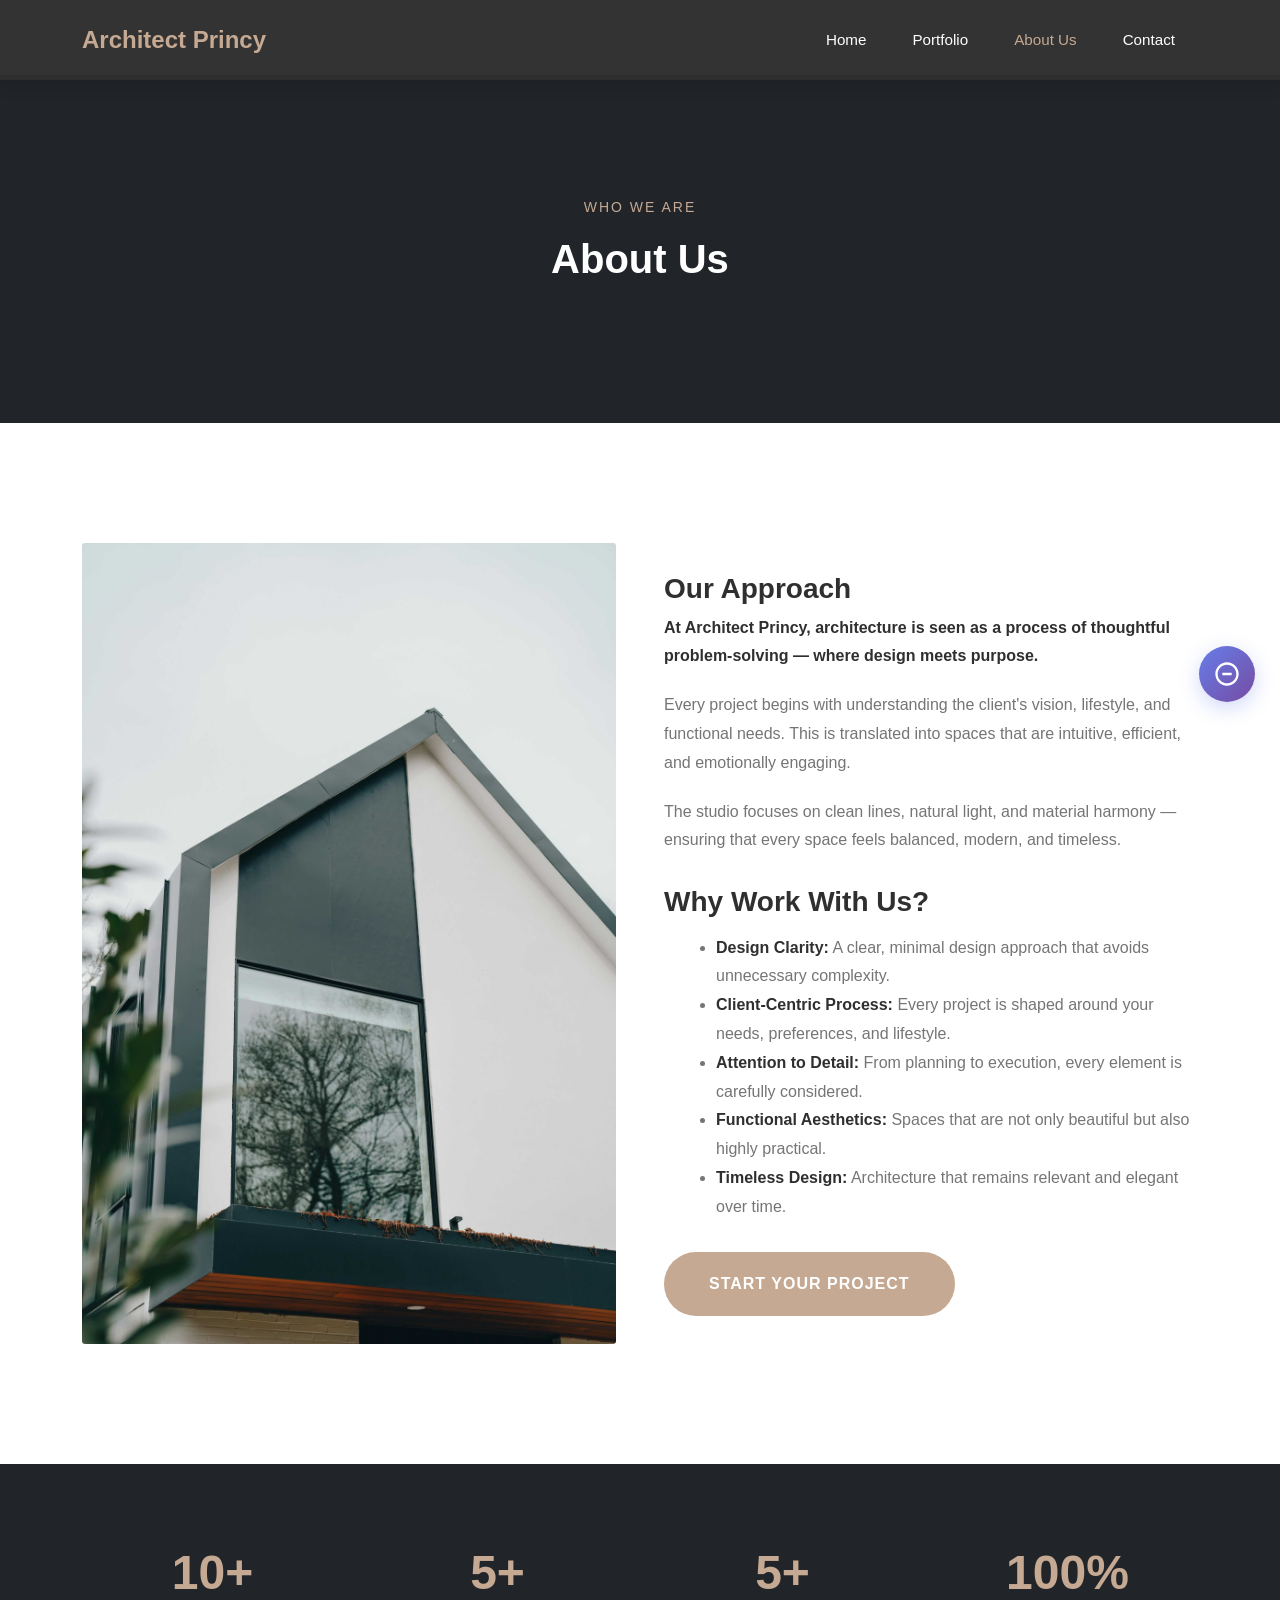
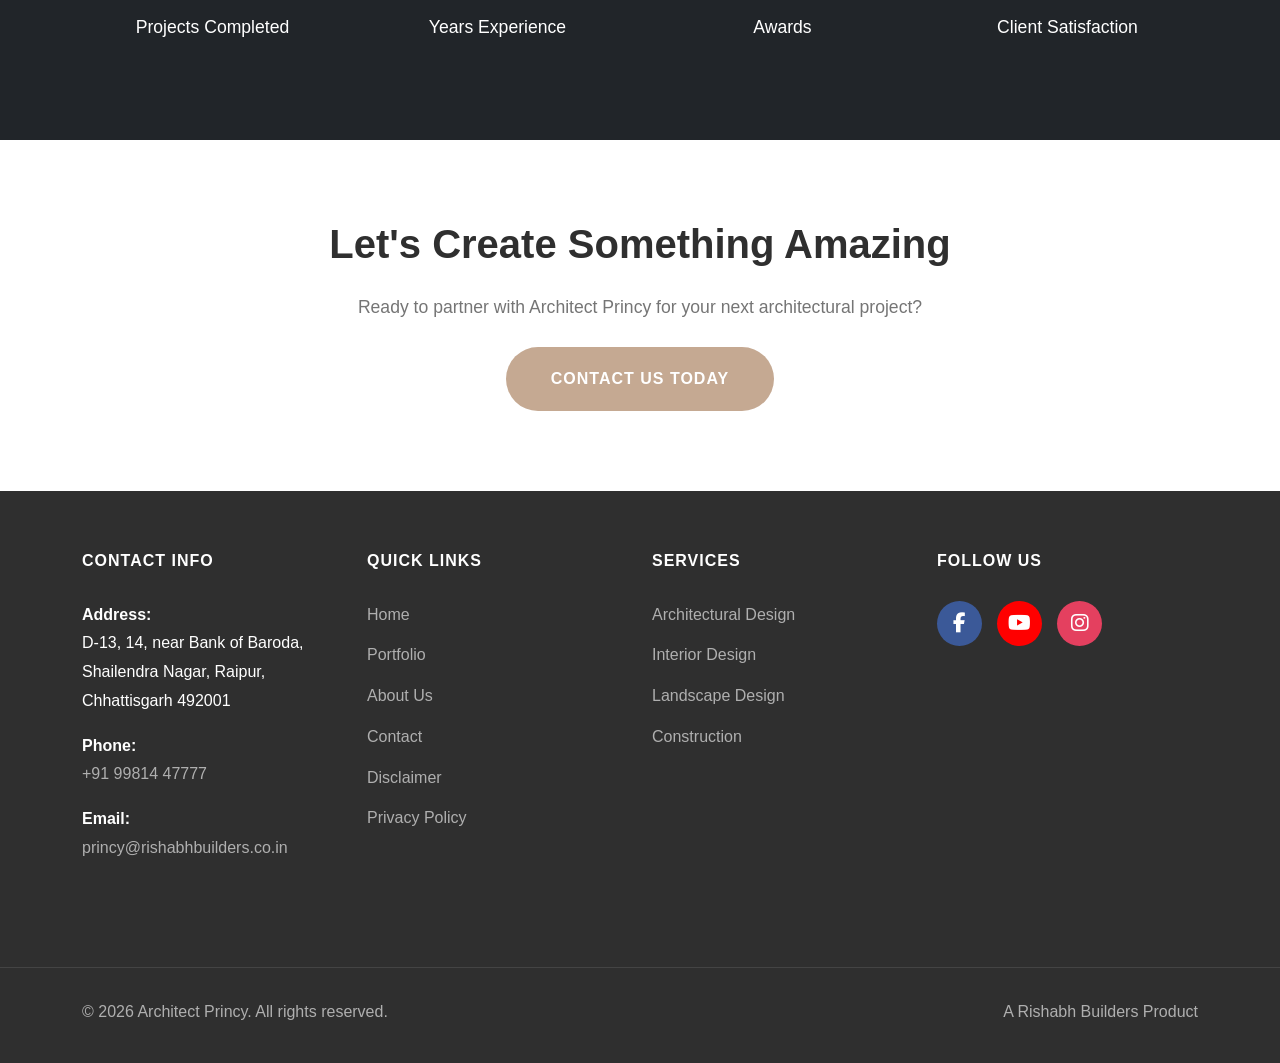
==== commit 7085c75b: "Initial project setup" ====
--- a/about.html
+++ b/about.html
@@ -3,16 +3,17 @@
 <head>
     <meta charset="UTF-8">
     <meta name="viewport" content="width=device-width, initial-scale=1.0">
-    <title>About Us - ArchiPrincy</title>
-    <meta name="description" content="Learn about ArchiPrincy, our approach, and why work with us.">
+    <title>About Us - Architect Princy</title>
+    <meta name="description" content="Learn about Architect Princy, our approach, and why work with us.">
     <link href="https://cdn.jsdelivr.net/npm/bootstrap@5.3.0/dist/css/bootstrap.min.css" rel="stylesheet">
     <link rel="stylesheet" href="css/styles.css">
+    <link rel="stylesheet" href="https://cdnjs.cloudflare.com/ajax/libs/font-awesome/6.5.0/css/all.min.css">
 </head>
 <body>
     <!-- Navigation -->
     <nav class="navbar navbar-expand-lg navbar-dark fixed-top">
         <div class="container">
-            <a class="navbar-brand" href="index.html">ArchiPrincy</a>
+            <a class="navbar-brand" href="index.html">Architect Princy</a>
             
             <button class="navbar-toggler" type="button" data-bs-toggle="collapse" data-bs-target="#navbarNav"
                 aria-controls="navbarNav" aria-expanded="false" aria-label="Toggle navigation">
@@ -59,13 +60,13 @@
                 <div class="row align-items-center g-5">
                     <div class="col-md-6">
                         <figure style="margin-bottom: 0;">
-                            <img src="images/home1.jpg" alt="About ArchiPrincy" style="border-radius: 3px; width: 100%;">
+                            <img src="images/home1.jpg" loading="lazy" alt="About Architect Princy" style="border-radius: 3px; width: 100%;">
                         </figure>
                     </div>
                     <div class="col-md-6 about-content">
                         <h3>Our Approach</h3>
                         <p>
-                            <strong>At ArchiPrincy, architecture is seen as a process of thoughtful problem-solving — where design meets purpose.</strong>
+                            <strong>At Architect Princy, architecture is seen as a process of thoughtful problem-solving — where design meets purpose.</strong>
                         </p>
                         <p>
                             Every project begins with understanding the client's vision, lifestyle, and functional needs. This is translated into spaces that are intuitive, efficient, and emotionally engaging.
@@ -126,7 +127,7 @@
             <div class="container">
                 <h2 class="section-title mb-4">Let's Create Something Amazing</h2>
                 <p class="mb-4" style="font-size: 1.1rem; max-width: 600px; margin: 0 auto 30px;">
-                    Ready to partner with ArchiPrincy for your next architectural project?
+                    Ready to partner with Architect Princy for your next architectural project?
                 </p>
                 <a href="contact.html" class="btn btn-accent btn-xlarge btn-rounded">Contact Us Today</a>
             </div>
@@ -207,27 +208,13 @@
                     </ul>
                 </div>
 
-                <div class="col-md-3">
-                    <h5>Gallery</h5>
-                    <div class="footer-gallery">
-                        <a href="portfolio.html" class="gallery-thumb" title="Gallery 1">
-                            <img src="images/home2.jpeg" alt="Gallery 1">
-                        </a>
-                        <a href="portfolio.html" class="gallery-thumb" title="Gallery 2">
-                            <img src="images/home3.jpg" alt="Gallery 2">
-                        </a>
-                        <a href="portfolio.html" class="gallery-thumb" title="Gallery 3">
-                            <img src="images/home4.jpg" alt="Gallery 3">
-                        </a>
-                        <a href="portfolio.html" class="gallery-thumb" title="Gallery 4">
-                            <img src="images/home5.jpg" alt="Gallery 4">
-                        </a>
-                        <a href="portfolio.html" class="gallery-thumb" title="Gallery 5">
-                            <img src="images/home6.jpg" alt="Gallery 5">
-                        </a>
-                        <a href="portfolio.html" class="gallery-thumb" title="Gallery 6">
-                            <img src="images/home7.jpg" alt="Gallery 6">
-                        </a>
+                <div class="col-md-3 mb-4 mb-md-0">
+                    <h5>Follow Us</h5>
+                
+                    <div class="social-icons mt-3">
+                        <a href="https://www.facebook.com/profile.php?id=61588532665640"><i class="fab fa-facebook-f"></i></a>
+                        <a href="https://www.instagram.com/architectprincy/"><i class="fab fa-youtube"></i></a>
+                        <a href="https://www.instagram.com/architectprincy/"><i class="fab fa-instagram"></i></a>
                     </div>
                 </div>
             </div>
@@ -237,7 +224,7 @@
             <div class="container">
                 <div class="row">
                     <div class="col-md-6 text-center text-md-start mb-3 mb-md-0">
-                        <p>&copy; 2026 ArchiPrincy. All rights reserved.</p>
+                        <p>&copy; 2026 Architect Princy. All rights reserved.</p>
                     </div>
                     <div class="col-md-6 text-center text-md-end">
                         <p>A Rishabh Builders Product</p>
@@ -247,7 +234,7 @@
         </div>
     </footer>
 
-    <script src="https://cdn.jsdelivr.net/npm/bootstrap@5.3.0/dist/js/bootstrap.bundle.min.js"></script>
-    <script src="js/script.js"></script>
+    <script src="https://cdn.jsdelivr.net/npm/bootstrap@5.3.0/dist/js/bootstrap.bundle.min.js" defer></script>
+    <script src="js/script.js" defer></script>
 </body>
 </html>
--- a/css/styles.css
+++ b/css/styles.css
@@ -1,1716 +1,1745 @@
-/* Template Name: Archi - Adapted for ArchivAult
-   Custom Architecture Portfolio CSS */
-
-:root {
-  /* Color Scheme */
-  --accent-color: #C5A992;
-  --dark-color: #2f2f2f;
-  --grey-color: #f1f1f1;
-  --body-text-color: #757575;
-  --light-text-color: #afafaf;
-  --dark-text-color: #2f2f2f;
-  
-  /* Fonts */
-  --body-font: "Roboto", sans-serif;
-  --heading-font: 'Montserrat', sans-serif;
-  
-  /* Sizes */
-  --header-height: 75px;
-  --header-height-min: 75px;
-  
-  color-scheme: light;
-}
-
-@media screen and (max-width: 600px) {
-  :root {
-    --header-height: 70px;
-    --header-height-min: 70px;
-  }
-}
-
-* {
-  margin: 0;
-  padding: 0;
-  box-sizing: border-box;
-}
-
-html, body {
-  height: 100%;
-  scroll-behavior: smooth;
-}
-
-body {
-  font-family: var(--body-font);
-  font-size: 16px;
-  line-height: 1.8;
-  color: var(--body-text-color);
-  background-color: #fff;
-  padding-top: var(--header-height);
-}
-
-body.no-scroll {
-  overflow: hidden;
-}
-
-h1, h2, h3, h4, h5, h6,
-.h1, .h2, .h3, .h4, .h5, .h6 {
-  font-family: var(--heading-font);
-  font-weight: 700;
-  line-height: 1.2;
-  color: var(--dark-text-color);
-}
-
-h1 { font-size: 3.5rem; }
-h2 { font-size: 2.5rem; }
-h3 { font-size: 1.75rem; }
-h4 { font-size: 1.5rem; }
-h5 { font-size: 1.25rem; }
-h6 { font-size: 1rem; }
-
-h2.light, h3.light { color: #fff; }
-
-a {
-  color: var(--dark-text-color);
-  text-decoration: none;
-  transition: all 0.3s ease;
-}
-
-a:hover {
-  color: var(--accent-color);
-}
-
-img {
-  max-width: 100%;
-  height: auto;
-  display: block;
-}
-
-figure {
-  margin: 0;
-}
-
-/* Section Styles */
-section {
-  overflow: hidden;
-}
-
-.padding-xlarge {
-  padding: 120px 0;
-}
-
-.padding-large {
-  padding: 80px 0;
-}
-
-.padding-small {
-  padding: 40px 0;
-}
-
-.bg-dark {
-  background-color: var(--dark-color);
-  color: #fff;
-}
-
-.bg-grey {
-  background-color: var(--grey-color);
-}
-
-.section-header {
-  text-align: center;
-  margin-bottom: 60px;
-}
-
-.section-header .title {
-  font-size: 0.875rem;
-  text-transform: uppercase;
-  letter-spacing: 2px;
-  color: var(--accent-color);
-  margin-bottom: 15px;
-}
-
-.section-title {
-  font-size: 2.5rem;
-  font-weight: 700;
-  text-transform: capitalize;
-}
-
-.section-title.light {
-  color: #fff;
-}
-
-/* Button Styles */
-.btn {
-  display: inline-block;
-  padding: 15px 35px;
-  border: none;
-  border-radius: 3px;
-  font-family: var(--heading-font);
-  font-size: 0.875rem;
-  font-weight: 700;
-  text-transform: uppercase;
-  letter-spacing: 1px;
-  cursor: pointer;
-  transition: all 0.3s ease;
-  text-decoration: none;
-  white-space: nowrap;
-}
-
-.btn-accent {
-  background-color: var(--accent-color);
-  color: #fff;
-}
-
-.btn-accent:hover {
-  background-color: #b39880;
-  color: #fff;
-}
-
-.btn-outline {
-  border: 2px solid var(--accent-color);
-  color: var(--accent-color);
-  background: transparent;
-}
-
-.btn-outline:hover {
-  background-color: var(--accent-color);
-  color: #fff;
-}
-
-.btn-outline-light {
-  border: 2px solid #fff;
-  color: #fff;
-  background: transparent;
-}
-
-.btn-outline-light:hover {
-  background-color: #fff;
-  color: var(--dark-color);
-}
-
-.btn-xlarge {
-  padding: 20px 45px;
-  font-size: 1rem;
-}
-
-.btn-rounded {
-  border-radius: 50px;
-}
-
-.btn-full {
-  width: 100%;
-}
-
-.btn-with-line {
-  position: relative;
-  font-size: 0.875rem;
-  font-weight: 600;
-  text-transform: uppercase;
-  letter-spacing: 1px;
-  padding-bottom: 8px;
-  border-bottom: 2px solid var(--accent-color);
-  display: inline-block;
-  transition: all 0.3s ease;
-}
-
-.btn-with-line:hover {
-  padding-bottom: 12px;
-  border-bottom: 3px solid var(--accent-color);
-}
-
-/* Navigation Styles */
-.navbar {
-  padding: 18px 0 !important;
-  background-color: rgba(47, 47, 47, 0.98) !important;
-  box-shadow: 0 4px 15px rgba(0, 0, 0, 0.15);
-  z-index: 1000;
-  position: fixed;
-  top: 0;
-  left: 0;
-  right: 0;
-  width: 100%;
-}
-
-.navbar-brand {
-  font-family: var(--heading-font);
-  font-size: 1.5rem !important;
-  color: var(--accent-color) !important;
-  font-weight: 700;
-}
-
-.navbar-brand:hover {
-  color: #fff !important;
-}
-
-.navbar-nav .nav-link {
-  color: #fff !important;
-  margin: 0 15px;
-  font-size: 0.95rem;
-  transition: color 0.3s ease;
-}
-
-.navbar-nav .nav-link:hover,
-.navbar-nav .nav-link.active {
-  color: var(--accent-color) !important;
-}
-
-.nav-overlay {
-  position: fixed;
-  top: 0;
-  left: 0;
-  width: 100%;
-  height: 100vh;
-  background-color: rgba(0, 0, 0, 0.9);
-  z-index: 1000;
-  display: none;
-}
-
-.nav-overlay.active {
-  display: block;
-}
-
-.nav-overlay .nav-content {
-  height: 100%;
-  display: flex;
-  align-items: center;
-}
-
-/* Main Logo */
-.main-logo {
-  position: fixed;
-  top: 20px;
-  left: 20px;
-  z-index: 999;
-  background: var(--accent-color);
-  width: 50px;
-  height: 50px;
-  border-radius: 50%;
-  display: flex;
-  align-items: center;
-  justify-content: center;
-}
-
-.main-logo a {
-  color: #fff;
-  font-size: 1.5rem;
-  font-weight: 700;
-}
-
-/* Hero Slider (Legacy) */
-.hero-slider {
-  position: relative;
-  width: 100%;
-  height: 100vh;
-  overflow: hidden;
-  margin-top: var(--header-height);
-}
-
-.slider-item {
-  position: relative;
-  width: 100%;
-  height: 100vh;
-  display: flex;
-  align-items: center;
-  justify-content: center;
-  overflow: hidden;
-}
-
-.slider-item img {
-  position: absolute;
-  top: 0;
-  left: 0;
-  width: 100%;
-  height: 100%;
-  object-fit: cover;
-  z-index: 1;
-}
-
-.banner-content {
-  position: relative;
-  z-index: 2;
-  text-align: center;
-  color: #fff;
-}
-
-.banner-title {
-  font-size: 4rem;
-  font-weight: 700;
-  margin-bottom: 30px;
-  animation: slideUp 0.8s ease-out;
-}
-
-.banner-content .btn-wrap {
-  animation: slideUp 1.2s ease-out;
-}
-
-@keyframes slideUp {
-  from {
-    opacity: 0;
-    transform: translateY(50px);
-  }
-  to {
-    opacity: 1;
-    transform: translateY(0);
-  }
-}
-
-.slider-nav {
-  position: absolute;
-  bottom: 30px;
-  left: 50%;
-  transform: translateX(-50%);
-  z-index: 10;
-  display: flex;
-  gap: 15px;
-}
-
-.slider-dot {
-  width: 12px;
-  height: 12px;
-  border-radius: 50%;
-  background-color: rgba(255, 255, 255, 0.5);
-  cursor: pointer;
-  transition: all 0.3s ease;
-}
-
-.slider-dot.active {
-  background-color: var(--accent-color);
-  width: 30px;
-  border-radius: 6px;
-}
-
-/* Hero Section with Video Background */
-.hero-section {
-  position: relative;
-  width: 100%;
-  height: 100vh;
-  overflow: hidden;
-  display: flex;
-  align-items: center;
-  justify-content: flex-start;
-}
-
-.hero-video {
-  position: absolute;
-  top: 0;
-  left: 0;
-  width: 100%;
-  height: 100%;
-  object-fit: cover;
-  z-index: 1;
-}
-
-.hero-overlay {
-  position: absolute;
-  top: 0;
-  left: 0;
-  width: 100%;
-  height: 100%;
-  background: linear-gradient(
-    135deg,
-    rgba(0, 0, 0, 0.7) 0%,
-    rgba(47, 47, 47, 0.5) 50%,
-    rgba(0, 0, 0, 0.3) 100%
-  );
-  z-index: 2;
-}
-
-.hero-content {
-  position: relative;
-  z-index: 3;
-  color: #fff;
-  padding: 60px 40px;
-  width: 100%;
-  height: 100%;
-  display: flex;
-  align-items: center;
-}
-
-.hero-content .container-fluid {
-  max-width: 1400px;
-  margin: 0 auto;
-}
-
-@keyframes fadeInUp {
-  from {
-    opacity: 0;
-    transform: translateY(30px);
-  }
-  to {
-    opacity: 1;
-    transform: translateY(0);
-  }
-}
-
-.hero-title {
-  font-family: 'Playfair Display', serif;
-  font-size: 4.5rem;
-  font-weight: 700;
-  line-height: 1.15;
-  margin-bottom: 25px;
-  letter-spacing: -1px;
-  color: #fff;
-  text-shadow: 2px 2px 8px rgba(0, 0, 0, 0.3);
-  animation: fadeInUp 0.8s ease-out;
-  max-width: 800px;
-}
-
-.hero-subtitle {
-  font-size: 1.4rem;
-  font-weight: 300;
-  margin-bottom: 50px;
-  color: rgba(255, 255, 255, 0.95);
-  line-height: 1.6;
-  animation: fadeInUp 0.8s ease-out 0.1s both;
-  max-width: 600px;
-}
-
-.hero-buttons {
-  display: flex;
-  gap: 25px;
-  flex-wrap: wrap;
-  animation: fadeInUp 0.8s ease-out 0.2s both;
-}
-
-.hero-buttons .btn {
-  font-size: 1.05rem;
-  padding: 16px 45px;
-  transition: all 0.3s ease;
-  border-radius: 50px;
-}
-
-.hero-buttons .btn-accent {
-  background-color: var(--accent-color);
-  color: #fff;
-  border: 2px solid var(--accent-color);
-}
-
-.hero-buttons .btn-accent:hover {
-  background-color: #b39880;
-  border-color: #b39880;
-  transform: translateY(-3px);
-  box-shadow: 0 15px 40px rgba(197, 169, 146, 0.4);
-}
-
-.hero-buttons .btn-outline-light {
-  border: 2px solid #fff;
-  color: #fff;
-  background-color: transparent;
-}
-
-.hero-buttons .btn-outline-light:hover {
-  background-color: rgba(255, 255, 255, 0.15);
-  border-color: #fff;
-  transform: translateY(-3px);
-  box-shadow: 0 15px 40px rgba(255, 255, 255, 0.2);
-}
-
-/* Testimonials Carousel */
-.testimonial-carousel {
-  position: relative;
-  padding: 60px 0;
-}
-
-.testimonial-slide {
-  pointer-events: auto;
-}
-
-.testimonial-slide {
-  display: flex;
-  flex-direction: column;
-  align-items: center;
-  justify-content: center;
-  text-align: center;
-}
-
-.testimonial-slide img {
-  width: 120px;
-  height: 120px;
-  border-radius: 50%;
-  object-fit: cover;
-  border: 4px solid var(--accent-color);
-  transition: all 0.3s ease;
-  box-shadow: 0 8px 25px rgba(0, 0, 0, 0.15);
-  display: block;
-}
-
-.testimonial-slide:hover img {
-  transform: scale(1.08);
-  box-shadow: 0 12px 35px rgba(197, 169, 146, 0.3);
-}
-
-.testimonial-slide p {
-  color: var(--body-text-color);
-  font-style: italic;
-}
-
-.testimonial-slide h5 {
-  color: var(--dark-text-color);
-  font-weight: 700;
-  margin-top: 25px;
-  margin-bottom: 5px;
-  font-family: 'Montserrat', sans-serif;
-}
-
-.testimonial-slide .title {
-  color: var(--accent-color);
-  font-size: 0.9rem;
-  font-weight: 500;
-}
-
-/* Responsive Hero */
-@media screen and (max-width: 1024px) {
-  .hero-title {
-    font-size: 3.5rem;
-    margin-bottom: 20px;
-  }
-
-  .hero-subtitle {
-    font-size: 1.2rem;
-    margin-bottom: 40px;
-  }
-}
-
-@media screen and (max-width: 768px) {
-  .hero-section {
-    height: 85vh;
-  }
-
-  .hero-title {
-    font-size: 2.4rem;
-    margin-bottom: 18px;
-    line-height: 1.3;
-  }
-
-  .hero-subtitle {
-    font-size: 1rem;
-    margin-bottom: 35px;
-    line-height: 1.5;
-  }
-
-  .hero-buttons {
-    gap: 12px;
-  }
-
-  .hero-buttons .btn {
-    font-size: 0.9rem;
-    padding: 12px 28px;
-  }
-}
-
-@media screen and (max-width: 480px) {
-  .hero-section {
-    height: 75vh;
-  }
-
-  .hero-content {
-    padding: 30px 20px;
-  }
-
-  .hero-title {
-    font-size: 1.75rem;
-    margin-bottom: 15px;
-    line-height: 1.3;
-  }
-
-  .hero-subtitle {
-    font-size: 0.95rem;
-    margin-bottom: 25px;
-    line-height: 1.4;
-  }
-
-  .hero-buttons {
-    flex-direction: column;
-    gap: 10px;
-    width: 100%;
-  }
-
-  .hero-buttons .btn {
-    font-size: 0.85rem;
-    padding: 11px 24px;
-    width: 100%;
-    text-align: center;
-  }
-}
-
-/* Portfolio Styles */
-.portfolio-grid {
-  display: grid;
-  grid-template-columns: repeat(auto-fit, minmax(300px, 1fr));
-  gap: 30px;
-  margin: 40px 0;
-}
-
-.portfolio-item {
-  position: relative;
-  overflow: hidden;
-  aspect-ratio: 1 / 1;
-  border-radius: 4px;
-  background-color: #f5f5f5;
-  box-shadow: 0 2px 10px rgba(0, 0, 0, 0.1);
-  transition: all 0.3s ease;
-  cursor: pointer;
-}
-
-.portfolio-item img {
-  width: 100%;
-  height: 100%;
-  object-fit: cover;
-  display: block;
-  transition: transform 0.4s ease, filter 0.4s ease;
-  filter: brightness(1);
-}
-
-.portfolio-item .portfolio-overlay {
-  position: absolute;
-  top: 0;
-  left: 0;
-  width: 100%;
-  height: 100%;
-  background: rgba(0, 0, 0, 0.75);
-  display: flex;
-  flex-direction: column;
-  align-items: center;
-  justify-content: center;
-  opacity: 0;
-  transition: opacity 0.4s ease;
-  z-index: 10;
-}
-
-.portfolio-item:hover .portfolio-overlay {
-  opacity: 1;
-}
-
-.portfolio-item:hover {
-  box-shadow: 0 10px 30px rgba(0, 0, 0, 0.25);
-  transform: translateY(-8px);
-}
-
-.portfolio-item:hover img {
-  transform: scale(1.08);
-  filter: brightness(0.85);
-}
-
-/* Portfolio Grid - 3 columns on desktop, 2 on tablet, 1 on mobile */
-@media screen and (max-width: 1024px) {
-  .portfolio-grid {
-    grid-template-columns: repeat(auto-fit, minmax(250px, 1fr));
-    gap: 25px;
-  }
-}
-
-@media screen and (max-width: 768px) {
-  .portfolio-grid {
-    grid-template-columns: repeat(2, 1fr);
-    gap: 20px;
-  }
-}
-
-@media screen and (max-width: 480px) {
-  .portfolio-grid {
-    grid-template-columns: 1fr;
-    gap: 15px;
-  }
-}
-
-.portfolio-filters {
-  display: flex;
-  flex-wrap: wrap;
-  gap: 15px;
-  justify-content: center;
-  margin-bottom: 50px;
-}
-
-.filter-btn {
-  padding: 10px 25px;
-  border: 2px solid var(--accent-color);
-  background: transparent;
-  color: var(--accent-color);
-  cursor: pointer;
-  border-radius: 50px;
-  font-weight: 600;
-  transition: all 0.3s ease;
-  text-transform: uppercase;
-  font-size: 0.875rem;
-}
-
-.filter-btn.active {
-  background-color: var(--accent-color);
-  color: #fff;
-}
-
-.filter-btn:hover {
-  background-color: var(--accent-color);
-  color: #fff;
-}
-
-/* Portfolio Carousel Styles */
-.portfolio-carousel-container {
-  display: none;
-  margin-bottom: 50px;
-}
-
-.portfolio-carousel {
-  position: relative;
-  width: 100%;
-  background: rgba(0, 0, 0, 0.3);
-  border-radius: 8px;
-  overflow: hidden;
-}
-
-.carousel-main {
-  position: relative;
-  width: 100%;
-  aspect-ratio: 4 / 3;
-  overflow: hidden;
-  border-radius: 8px;
-}
-
-.carousel-image {
-  width: 100%;
-  height: 100%;
-  object-fit: cover;
-  transition: transform 0.4s ease;
-}
-
-.carousel-overlay {
-  position: absolute;
-  top: 0;
-  left: 0;
-  width: 100%;
-  height: 100%;
-  background: rgba(0, 0, 0, 0.5);
-  display: flex;
-  align-items: flex-end;
-  justify-content: flex-start;
-  padding: 30px;
-  z-index: 10;
-}
-
-.carousel-content {
-  color: #fff;
-  width: 100%;
-}
-
-.carousel-title {
-  font-size: 1.5rem;
-  font-weight: 600;
-  margin-bottom: 8px;
-  line-height: 1.2;
-}
-
-.carousel-category {
-  font-size: 0.95rem;
-  color: var(--accent-color);
-  font-weight: 500;
-  margin-bottom: 5px;
-}
-
-.carousel-year {
-  font-size: 0.85rem;
-  color: rgba(255, 255, 255, 0.8);
-}
-
-.carousel-btn {
-  position: absolute;
-  top: 50%;
-  transform: translateY(-50%);
-  background: rgba(255, 255, 255, 0.2);
-  border: none;
-  color: #fff;
-  width: 45px;
-  height: 45px;
-  border-radius: 50%;
-  cursor: pointer;
-  font-size: 24px;
-  display: flex;
-  align-items: center;
-  justify-content: center;
-  z-index: 20;
-  transition: all 0.3s ease;
-}
-
-.carousel-btn:hover {
-  background: rgba(255, 255, 255, 0.4);
-  transform: translateY(-50%) scale(1.1);
-}
-
-.carousel-btn-prev {
-  left: 15px;
-}
-
-.carousel-btn-next {
-  right: 15px;
-}
-
-.carousel-dots {
-  display: flex;
-  justify-content: center;
-  gap: 8px;
-  padding: 20px;
-  background: rgba(0, 0, 0, 0.2);
-}
-
-.carousel-dot {
-  width: 10px;
-  height: 10px;
-  border-radius: 50%;
-  border: 2px solid var(--accent-color);
-  background: transparent;
-  cursor: pointer;
-  transition: all 0.3s ease;
-}
-
-.carousel-dot.active {
-  background: var(--accent-color);
-  transform: scale(1.2);
-}
-
-.carousel-counter {
-  position: absolute;
-  top: 15px;
-  right: 15px;
-  background: rgba(0, 0, 0, 0.6);
-  color: #fff;
-  padding: 6px 14px;
-  border-radius: 20px;
-  font-size: 0.85rem;
-  font-weight: 600;
-  z-index: 20;
-}
-
-.portfolio-grid-container {
-  display: block;
-}
-
-@media screen and (max-width: 768px) {
-  .portfolio-carousel-container {
-    display: block;
-  }
-
-  .portfolio-grid-container {
-    display: none;
-  }
-}
-
-/* Contact Section */
-.contact-form {
-  display: flex;
-  flex-direction: column;
-  gap: 20px;
-  margin-top: 30px;
-}
-
-.form-group {
-  display: flex;
-  flex-direction: column;
-}
-
-.form-group input,
-.form-group textarea {
-  padding: 15px;
-  border: none;
-  border-bottom: 1px solid #ddd;
-  font-family: var(--body-font);
-  font-size: 1rem;
-  background: transparent;
-  transition: border-color 0.3s ease;
-}
-
-.form-group input:focus,
-.form-group textarea:focus {
-  outline: none;
-  border-bottom-color: var(--accent-color);
-}
-
-.form-group textarea {
-  min-height: 120px;
-  resize: vertical;
-}
-
-.contact-info-box {
-  display: flex;
-  gap: 20px;
-  margin-bottom: 30px;
-  align-items: flex-start;
-}
-
-.contact-info-box .icon {
-  width: 50px;
-  height: 50px;
-  background-color: var(--accent-color);
-  border-radius: 50%;
-  display: flex;
-  align-items: center;
-  justify-content: center;
-  color: #fff;
-  font-size: 1.5rem;
-  flex-shrink: 0;
-}
-
-.contact-info-box .detail h4 {
-  margin-bottom: 5px;
-  font-size: 1rem;
-}
-
-.contact-info-box .detail p {
-  color: var(--light-text-color);
-}
-
-/* WhatsApp & Call Button - Premium Floating Buttons */
-.floating-buttons {
-  position: fixed;
-  bottom: 25px;
-  right: 25px;
-  z-index: 100;
-  display: flex;
-  flex-direction: column;
-  gap: 10px;
-  align-items: flex-end;
-}
-
-.floating-buttons.expanded .whatsapp-btn,
-.floating-buttons.expanded .call-btn,
-.floating-buttons.expanded .contact-btn {
-  opacity: 1;
-  visibility: visible;
-  transform: translateY(0);
-  pointer-events: auto;
-}
-
-.float-btn {
-  display: flex;
-  align-items: center;
-  justify-content: center;
-  color: #fff;
-  text-decoration: none;
-  cursor: pointer;
-  transition: all 0.3s cubic-bezier(0.34, 1.56, 0.64, 1);
-  box-shadow: 0 4px 15px rgba(0, 0, 0, 0.2);
-  border: none;
-}
-
-/* Toggle Button */
-.toggle-btn {
-  width: 56px;
-  height: 56px;
-  border-radius: 50%;
-  background: linear-gradient(135deg, #667eea 0%, #764ba2 100%);
-  border: none;
-  box-shadow: 0 6px 20px rgba(102, 126, 234, 0.3);
-  position: relative;
-  z-index: 110;
-  font-size: 24px;
-}
-
-.toggle-btn:hover {
-  transform: scale(1.1);
-  box-shadow: 0 8px 25px rgba(102, 126, 234, 0.4);
-}
-
-.toggle-btn:active {
-  transform: scale(0.95);
-}
-
-/* WhatsApp Button - Premium Official Style */
-.whatsapp-btn {
-  display: flex;
-  align-items: center;
-  justify-content: center;
-  gap: 8px;
-  padding: 10px 16px;
-  background-color: #25D366;
-  border-radius: 50px;
-  font-weight: 600;
-  font-size: 13px;
-  box-shadow: 0 4px 16px rgba(37, 211, 102, 0.3);
-  border: none;
-  opacity: 0;
-  visibility: hidden;
-  transform: translateY(15px);
-  pointer-events: none;
-  min-width: 130px;
-  white-space: nowrap;
-}
-
-.whatsapp-btn:hover {
-  background-color: #20ba5c;
-  transform: translateY(0) scale(1.05);
-  box-shadow: 0 6px 20px rgba(37, 211, 102, 0.4);
-}
-
-.whatsapp-btn:active {
-  transform: translateY(0) scale(0.98);
-}
-
-.whatsapp-icon {
-  display: flex;
-  align-items: center;
-  justify-content: center;
-  flex-shrink: 0;
-}
-
-.whatsapp-icon svg {
-  width: 18px;
-  height: 18px;
-}
-
-.whatsapp-label {
-  display: block;
-  flex-shrink: 0;
-}
-
-/* Call Button */
-.call-btn {
-  width: 50px;
-  height: 50px;
-  border-radius: 50%;
-  background: linear-gradient(135deg, #FF6B6B 0%, #EE5A6F 100%);
-  border: none;
-  box-shadow: 0 4px 15px rgba(255, 107, 107, 0.3);
-  opacity: 0;
-  visibility: hidden;
-  transform: translateY(15px);
-  pointer-events: none;
-  font-size: 20px;
-}
-
-.call-btn:hover {
-  background: linear-gradient(135deg, #FF5252 0%, #EE4A5F 100%);
-  transform: translateY(0) scale(1.08);
-  box-shadow: 0 6px 20px rgba(255, 107, 107, 0.4);
-}
-
-.call-btn:active {
-  transform: translateY(0) scale(0.95);
-}
-
-.call-btn svg {
-  width: 22px;
-  height: 22px;
-}
-
-/* Contact Button */
-.contact-btn {
-  width: 50px;
-  height: 50px;
-  border-radius: 50%;
-  background: linear-gradient(135deg, #4A90E2 0%, #357ABD 100%);
-  border: none;
-  box-shadow: 0 4px 15px rgba(74, 144, 226, 0.3);
-  opacity: 0;
-  visibility: hidden;
-  transform: translateY(15px);
-  pointer-events: none;
-  font-size: 20px;
-}
-
-.contact-btn:hover {
-  background: linear-gradient(135deg, #357ABD 0%, #2A5BA0 100%);
-  transform: translateY(0) scale(1.08);
-  box-shadow: 0 6px 20px rgba(74, 144, 226, 0.4);
-}
-
-.contact-btn:active {
-  transform: translateY(0) scale(0.95);
-}
-
-.contact-btn svg {
-  width: 22px;
-  height: 22px;
-}
-
-/* Footer Styles */
-.footer {
-  background-color: var(--dark-color);
-  color: #fff;
-  padding: 60px 0 20px;
-}
-
-.footer h5 {
-  color: #fff;
-  font-size: 1rem;
-  text-transform: uppercase;
-  letter-spacing: 1px;
-  margin-bottom: 30px;
-}
-
-.footer-menu ul {
-  list-style: none;
-  padding: 0;
-}
-
-.footer-menu li {
-  margin-bottom: 12px;
-}
-
-.footer-menu a {
-  color: var(--light-text-color);
-  transition: color 0.3s ease;
-}
-
-.footer-menu a:hover {
-  color: var(--accent-color);
-}
-
-.footer-gallery {
-  display: grid;
-  grid-template-columns: repeat(auto-fit, minmax(80px, 1fr));
-  gap: 10px;
-}
-
-.gallery-thumb {
-  width: 100%;
-  aspect-ratio: 1;
-  overflow: hidden;
-  border-radius: 3px;
-  cursor: pointer;
-}
-
-.gallery-thumb img {
-  width: 100%;
-  height: 100%;
-  object-fit: cover;
-  transition: transform 0.3s ease;
-}
-
-.gallery-thumb:hover img {
-  transform: scale(1.1);
-}
-
-.footer-bottom {
-  border-top: 1px solid rgba(255, 255, 255, 0.1);
-  padding-top: 30px;
-  margin-top: 40px;
-  text-align: center;
-  color: var(--light-text-color);
-}
-
-.footer-bottom a {
-  color: var(--accent-color);
-  text-decoration: underline;
-}
-
-.footer-bottom a:hover {
-  color: #fff;
-}
-
-/* Testimonials */
-.testimonial-item {
-  background-color: var(--grey-color);
-  padding: 40px;
-  border-radius: 3px;
-  margin: 20px 0;
-}
-
-.testimonial-text {
-  font-size: 1.1rem;
-  line-height: 1.8;
-  margin-bottom: 20px;
-  font-style: italic;
-}
-
-.testimonial-author {
-  font-weight: 700;
-  color: var(--dark-text-color);
-}
-
-.testimonial-author-title {
-  font-size: 0.875rem;
-  color: var(--light-text-color);
-}
-
-/* About Section */
-.about-content {
-  line-height: 1.8;
-  color: var(--body-text-color);
-}
-
-.about-content p {
-  margin-bottom: 20px;
-}
-
-.about-content strong {
-  color: var(--dark-text-color);
-}
-
-/* Blog Section */
-.blog-grid {
-  display: grid;
-  grid-template-columns: repeat(auto-fit, minmax(300px, 1fr));
-  gap: 30px;
-  margin: 40px 0;
-}
-
-.blog-item {
-  background: #fff;
-  border-radius: 3px;
-  overflow: hidden;
-  box-shadow: 0 2px 8px rgba(0, 0, 0, 0.1);
-  transition: transform 0.3s ease;
-}
-
-.blog-item:hover {
-  transform: translateY(-5px);
-  box-shadow: 0 4px 16px rgba(0, 0, 0, 0.15);
-}
-
-.blog-image {
-  width: 100%;
-  height: 250px;
-  overflow: hidden;
-}
-
-.blog-image img {
-  width: 100%;
-  height: 100%;
-  object-fit: cover;
-  transition: transform 0.3s ease;
-}
-
-.blog-item:hover .blog-image img {
-  transform: scale(1.05);
-}
-
-.blog-content {
-  padding: 30px;
-}
-
-.blog-date {
-  font-size: 0.875rem;
-  color: var(--accent-color);
-  margin-bottom: 10px;
-  text-transform: uppercase;
-}
-
-.blog-title {
-  font-size: 1.25rem;
-  margin-bottom: 12px;
-  color: var(--dark-text-color);
-}
-
-.blog-title a {
-  color: var(--dark-text-color);
-  transition: color 0.3s ease;
-}
-
-.blog-title a:hover {
-  color: var(--accent-color);
-}
-
-.blog-excerpt {
-  color: var(--body-text-color);
-  font-size: 0.95rem;
-  line-height: 1.6;
-}
-
-/* Disclaimer Section */
-.disclaimer-content {
-  background: var(--grey-color);
-  padding: 40px;
-  border-radius: 3px;
-  margin: 30px 0;
-  line-height: 1.8;
-}
-
-.disclaimer-content h3 {
-  margin-top: 30px;
-  margin-bottom: 15px;
-  color: var(--dark-text-color);
-}
-
-.disclaimer-content ul,
-.disclaimer-content ol {
-  margin-left: 20px;
-  margin-bottom: 15px;
-}
-
-.disclaimer-content li {
-  margin-bottom: 8px;
-}
-
-/* Project Card (Legacy) */
-.project-card {
-  transition: transform 0.35s ease, box-shadow 0.35s ease;
-}
-
-.project-card:hover {
-  transform: translateY(-10px);
-}
-
-.project-card .card-img-top {
-  height: 280px;
-  object-fit: cover;
-  transition: transform 0.5s ease;
-}
-
-.project-card:hover .card-img-top {
-  transform: scale(1.04);
-}
-
-/* Hero Background (Legacy) */
-.hero-background {
-  background-image: url('https://images.unsplash.com/photo-1512917752300-9d34d4c8c75c?auto=format&fit=crop&w=1800&q=80');
-  background-size: cover;
-  background-position: center;
-  filter: brightness(1.05);
-}
-
-.hero-overlay {
-  background: rgba(0, 0, 0, 0.25);
-  background: linear-gradient(
-    to right,
-    rgba(0, 0, 0, 0.35),
-    rgba(0, 0, 0, 0.1)
-  );
-}
-
-/* Responsive Design */
-@media (max-width: 768px) {
-  h1 { font-size: 2rem; }
-  h2 { font-size: 1.75rem; }
-  h3 { font-size: 1.5rem; }
-  h4 { font-size: 1.25rem; }
-  
-  .section-header {
-    margin-bottom: 40px;
-  }
-  
-  .padding-xlarge {
-    padding: 60px 0;
-  }
-  
-  .padding-large {
-    padding: 40px 0;
-  }
-  
-  .banner-title {
-    font-size: 2.5rem;
-  }
-  
-  .hero-slider {
-    margin-top: var(--header-height-min);
-    height: 70vh;
-  }
-  
-  .navbar {
-    padding: 15px 0 !important;
-  }
-  
-  .portfolio-grid {
-    grid-template-columns: repeat(auto-fit, minmax(200px, 1fr));
-  }
-  
-  .blog-grid {
-    grid-template-columns: 1fr;
-  }
-  
-  .footer-gallery {
-    grid-template-columns: repeat(2, 1fr);
-  }
-  
-  .floating-buttons {
-    bottom: 20px;
-    right: 20px;
-    gap: 8px;
-  }
-
-  .toggle-btn {
-    width: 54px;
-    height: 54px;
-    font-size: 22px;
-  }
-
-  .whatsapp-btn {
-    padding: 10px 15px;
-    font-size: 12px;
-    min-width: 125px;
-  }
-
-  .whatsapp-btn svg {
-    width: 18px;
-    height: 18px;
-  }
-
-  .call-btn,
-  .contact-btn {
-    width: 48px;
-    height: 48px;
-    font-size: 18px;
-  }
-
-  .call-btn svg,
-  .contact-btn svg {
-    width: 20px;
-    height: 20px;
-  }
-}
-
-@media (max-width: 480px) {
-  .hero-slider {
-    height: 60vh;
-  }
-  
-  .banner-title {
-    font-size: 1.75rem;
-  }
-  
-  .btn {
-    padding: 12px 25px;
-    font-size: 0.8rem;
-  }
-  
-  .portfolio-grid {
-    grid-template-columns: 1fr;
-  }
-  
-  .footer-gallery {
-    grid-template-columns: 1fr;
-  }
-  
-  .floating-buttons {
-    bottom: 15px;
-    right: 15px;
-    gap: 8px;
-  }
-
-  .toggle-btn {
-    width: 50px;
-    height: 50px;
-    font-size: 20px;
-  }
-
-  .whatsapp-btn {
-    padding: 9px 14px;
-    font-size: 12px;
-    min-width: 110px;
-    gap: 6px;
-  }
-
-  .whatsapp-btn svg {
-    width: 16px !important;
-    height: 16px !important;
-  }
-
-  .call-btn,
-  .contact-btn {
-    width: 45px;
-    height: 45px;
-  }
-
-  .call-btn svg,
-  .contact-btn svg {
-    width: 18px;
-    height: 18px;
-  }
-}
-
-.letter-spacing-3 {
-  letter-spacing: 0.24em;
-}
-
-/* Contact CTA Buttons */
-.contact-cta-buttons {
-  display: flex;
-  flex-direction: column;
-  gap: 16px;
-  width: 100%;
-}
-
-.contact-cta-btn {
-  font-family: var(--heading-font);
-  border-radius: 4px;
-}
-
-@media screen and (max-width: 992px) {
-  .contact-cta-buttons {
-    margin-top: 40px;
-  }
-}
-
-@media screen and (max-width: 768px) {
-  .contact-cta-buttons {
-    gap: 12px;
-  }
-  
-  .contact-cta-btn {
-    padding: 14px 20px !important;
-    font-size: 0.95rem !important;
-  }
-}
-
-@media screen and (max-width: 480px) {
-  .contact-cta-btn {
-    padding: 12px 16px !important;
-    font-size: 0.9rem !important;
-  }
-}
-
-.btn-outline-light {
-  border-color: rgba(255, 255, 255, 0.8);
-}
-
-.btn-outline-light:hover,
-.btn-outline-light:focus {
-  background-color: rgba(255, 255, 255, 0.12);
-}
-
-@media (max-width: 768px) {
-  .hero-background {
-    background-position: top;
-  }
-}
-.hero-section {
-  height: 100vh;
-  position: relative;
-  overflow: hidden;
-}
-
-.hero-video {
-  position: absolute;
-  top: 0;
-  left: 0;
-  width: 100%;
-  height: 100%;
-  object-fit: cover;
-}
-
-.hero-overlay {
-  position: absolute;
-  top: 0;
-  left: 0;
-  width: 100%;
-  height: 100%;
-
-  /* premium gradient overlay */
-  background: linear-gradient(
-    to right,
-    rgba(0, 0, 0, 0.65),
-    rgba(0, 0, 0, 0.2)
-  );
-}
-
-.hero-section .container {
-  position: relative;
-  z-index: 2;
-}
-
-/* Service Cards Styles */
-.service-card {
-  text-align: center;
-  padding: 40px 30px;
-  border-radius: 8px;
-  transition: all 0.3s ease;
-  background: #f9f9f9;
-}
-
-.service-card:hover {
-  transform: translateY(-10px);
-  box-shadow: 0 15px 40px rgba(0, 0, 0, 0.1);
-  background: #fff;
-}
-
-.service-icon {
-  font-size: 3rem;
-  margin-bottom: 20px;
-  display: block;
-}
-
-.service-card h4 {
-  color: var(--dark-text-color);
-  margin-bottom: 15px;
-  font-size: 1.25rem;
-}
-
-.service-card p {
-  color: var(--body-text-color);
-  line-height: 1.6;
-  margin: 0;
-}
-
-/* Testimonials Grid */
-.testimonials-grid {
-  display: grid;
-  grid-template-columns: repeat(auto-fit, minmax(280px, 1fr));
-  gap: 30px;
-  margin: 40px 0;
-}
-
-.testimonials-grid .testimonial-item {
-  background-color: #fff;
-  padding: 40px;
-  border-radius: 8px;
-  box-shadow: 0 4px 15px rgba(0, 0, 0, 0.08);
-  transition: all 0.3s ease;
-  display: flex;
-  flex-direction: column;
-  align-items: center;
-  text-align: center;
-}
-
-.testimonials-grid .testimonial-item:hover {
-  transform: translateY(-5px);
-  box-shadow: 0 12px 30px rgba(0, 0, 0, 0.15);
-}
-
-.testimonial-header {
-  margin-bottom: 25px;
-}
-
-.testimonial-avatar {
-  width: 100px;
-  height: 100px;
-  border-radius: 50%;
-  object-fit: cover;
-  border: 4px solid var(--accent-color);
-  display: block;
-}
-
-.testimonial-text {
-  color: var(--body-text-color);
-  font-style: italic;
-  margin-bottom: 20px;
-  line-height: 1.8;
-  font-size: 1rem;
-}
-
-.testimonials-grid .testimonial-item h5 {
-  color: var(--dark-text-color);
-  margin-bottom: 5px;
-  font-size: 1.1rem;
-}
-
-.testimonial-title {
-  color: var(--accent-color);
-  font-size: 0.85rem;
-  margin: 0;
-  font-weight: 500;
-}
-
-@media screen and (max-width: 768px) {
-  .service-card {
-    padding: 30px 20px;
-  }
-
-  .service-icon {
-    font-size: 2.5rem;
-    margin-bottom: 15px;
-  }
-
-  .service-card h4 {
-    font-size: 1.1rem;
-    margin-bottom: 12px;
-  }
-
-  .service-card p {
-    font-size: 0.95rem;
-  }
-
-  .testimonials-grid {
-    grid-template-columns: 1fr;
-    gap: 20px;
-  }
-
-  .testimonials-grid .testimonial-item {
-    padding: 30px;
-  }
-}+/* Template Name: Archi - Adapted for ArchivAult
+   Custom Architecture Portfolio CSS */
+
+:root {
+  /* Color Scheme */
+  --accent-color: #C5A992;
+  --dark-color: #2f2f2f;
+  --grey-color: #f1f1f1;
+  --body-text-color: #757575;
+  --light-text-color: #afafaf;
+  --dark-text-color: #2f2f2f;
+  
+  /* Fonts */
+  --body-font: "Roboto", sans-serif;
+  --heading-font: 'Montserrat', sans-serif;
+  
+  /* Sizes */
+  --header-height: 75px;
+  --header-height-min: 75px;
+  
+  color-scheme: light;
+}
+
+@media screen and (max-width: 600px) {
+  :root {
+    --header-height: 70px;
+    --header-height-min: 70px;
+  }
+}
+
+* {
+  margin: 0;
+  padding: 0;
+  box-sizing: border-box;
+}
+
+html, body {
+  height: 100%;
+  scroll-behavior: smooth;
+}
+
+body {
+  font-family: var(--body-font);
+  font-size: 16px;
+  line-height: 1.8;
+  color: var(--body-text-color);
+  background-color: #fff;
+  padding-top: var(--header-height);
+}
+
+body.no-scroll {
+  overflow: hidden;
+}
+
+h1, h2, h3, h4, h5, h6,
+.h1, .h2, .h3, .h4, .h5, .h6 {
+  font-family: var(--heading-font);
+  font-weight: 700;
+  line-height: 1.2;
+  color: var(--dark-text-color);
+}
+
+h1 { font-size: 3.5rem; }
+h2 { font-size: 2.5rem; }
+h3 { font-size: 1.75rem; }
+h4 { font-size: 1.5rem; }
+h5 { font-size: 1.25rem; }
+h6 { font-size: 1rem; }
+
+h2.light, h3.light { color: #fff; }
+
+a {
+  color: var(--dark-text-color);
+  text-decoration: none;
+  transition: all 0.3s ease;
+}
+
+a:hover {
+  color: var(--accent-color);
+}
+
+img {
+  max-width: 100%;
+  height: auto;
+  display: block;
+}
+
+figure {
+  margin: 0;
+}
+
+/* Section Styles */
+section {
+  overflow: hidden;
+}
+
+.padding-xlarge {
+  padding: 120px 0;
+}
+
+.padding-large {
+  padding: 80px 0;
+}
+
+.padding-small {
+  padding: 40px 0;
+}
+
+.bg-dark {
+  background-color: var(--dark-color);
+  color: #fff;
+}
+
+.bg-grey {
+  background-color: var(--grey-color);
+}
+
+.section-header {
+  text-align: center;
+  margin-bottom: 60px;
+}
+
+.section-header .title {
+  font-size: 0.875rem;
+  text-transform: uppercase;
+  letter-spacing: 2px;
+  color: var(--accent-color);
+  margin-bottom: 15px;
+}
+
+.section-title {
+  font-size: 2.5rem;
+  font-weight: 700;
+  text-transform: capitalize;
+}
+
+.section-title.light {
+  color: #fff;
+}
+
+/* Button Styles */
+.btn {
+  display: inline-block;
+  padding: 15px 35px;
+  border: none;
+  border-radius: 3px;
+  font-family: var(--heading-font);
+  font-size: 0.875rem;
+  font-weight: 700;
+  text-transform: uppercase;
+  letter-spacing: 1px;
+  cursor: pointer;
+  transition: all 0.3s ease;
+  text-decoration: none;
+  white-space: nowrap;
+}
+
+.btn-accent {
+  background-color: var(--accent-color);
+  color: #fff;
+}
+
+.btn-accent:hover {
+  background-color: #b39880;
+  color: #fff;
+}
+
+.btn-outline {
+  border: 2px solid var(--accent-color);
+  color: var(--accent-color);
+  background: transparent;
+}
+
+.btn-outline:hover {
+  background-color: var(--accent-color);
+  color: #fff;
+}
+
+.btn-outline-light {
+  border: 2px solid #fff;
+  color: #fff;
+  background: transparent;
+}
+
+.btn-outline-light:hover {
+  background-color: #fff;
+  color: var(--dark-color);
+}
+
+.btn-xlarge {
+  padding: 20px 45px;
+  font-size: 1rem;
+}
+
+.btn-rounded {
+  border-radius: 50px;
+}
+
+.btn-full {
+  width: 100%;
+}
+
+.btn-with-line {
+  position: relative;
+  font-size: 0.875rem;
+  font-weight: 600;
+  text-transform: uppercase;
+  letter-spacing: 1px;
+  padding-bottom: 8px;
+  border-bottom: 2px solid var(--accent-color);
+  display: inline-block;
+  transition: all 0.3s ease;
+}
+
+.btn-with-line:hover {
+  padding-bottom: 12px;
+  border-bottom: 3px solid var(--accent-color);
+}
+
+/* Navigation Styles */
+.navbar {
+  padding: 18px 0 !important;
+  background-color: rgba(47, 47, 47, 0.98) !important;
+  box-shadow: 0 4px 15px rgba(0, 0, 0, 0.15);
+  z-index: 1000;
+  position: fixed;
+  top: 0;
+  left: 0;
+  right: 0;
+  width: 100%;
+  min-height: 80px;
+}
+
+.navbar-brand {
+  font-family: var(--heading-font);
+  font-size: 1.5rem !important;
+  color: var(--accent-color) !important;
+  font-weight: 700;
+  display: inline-flex !important;
+  align-items: center;
+  flex: 0 0 auto;
+  width: auto !important;
+  max-width: none !important;
+  margin: 0 !important;
+  padding: 0 !important;
+}
+
+.navbar-brand img {
+  display: block !important;
+  height: 55px !important;
+  width: auto !important;
+  max-width: 220px !important;
+  max-height: 55px !important;
+  object-fit: contain !important;
+}
+
+.navbar-logo {
+  display: block !important;
+  height: 55px !important;
+  width: auto !important;
+  max-width: none !important;
+  max-height: 55px !important;
+  object-fit: contain !important;
+}
+
+.navbar-brand:hover {
+  color: #fff !important;
+}
+
+.navbar-nav .nav-link {
+  color: #fff !important;
+  margin: 0 15px;
+  font-size: 0.95rem;
+  transition: color 0.3s ease;
+}
+
+.navbar-nav .nav-link:hover,
+.navbar-nav .nav-link.active {
+  color: var(--accent-color) !important;
+}
+
+.nav-overlay {
+  position: fixed;
+  top: 0;
+  left: 0;
+  width: 100%;
+  height: 100vh;
+  background-color: rgba(0, 0, 0, 0.9);
+  z-index: 1000;
+  display: none;
+}
+
+.nav-overlay.active {
+  display: block;
+}
+
+.nav-overlay .nav-content {
+  height: 100%;
+  display: flex;
+  align-items: center;
+}
+
+/* Main Logo */
+.main-logo {
+  position: fixed;
+  top: 20px;
+  left: 20px;
+  z-index: 999;
+  background: var(--accent-color);
+  width: 50px;
+  height: 50px;
+  border-radius: 50%;
+  display: flex;
+  align-items: center;
+  justify-content: center;
+}
+
+.main-logo a {
+  color: #fff;
+  font-size: 1.5rem;
+  font-weight: 700;
+}
+
+/* Hero Slider (Legacy) */
+.hero-slider {
+  position: relative;
+  width: 100%;
+  height: 100vh;
+  overflow: hidden;
+  margin-top: var(--header-height);
+}
+
+.slider-item {
+  position: relative;
+  width: 100%;
+  height: 100vh;
+  display: flex;
+  align-items: center;
+  justify-content: center;
+  overflow: hidden;
+}
+
+.slider-item img {
+  position: absolute;
+  top: 0;
+  left: 0;
+  width: 100%;
+  height: 100%;
+  object-fit: cover;
+  z-index: 1;
+}
+
+.banner-content {
+  position: relative;
+  z-index: 2;
+  text-align: center;
+  color: #fff;
+}
+
+.banner-title {
+  font-size: 4rem;
+  font-weight: 700;
+  margin-bottom: 30px;
+  animation: slideUp 0.8s ease-out;
+}
+
+.banner-content .btn-wrap {
+  animation: slideUp 1.2s ease-out;
+}
+
+@keyframes slideUp {
+  from {
+    opacity: 0;
+    transform: translateY(50px);
+  }
+  to {
+    opacity: 1;
+    transform: translateY(0);
+  }
+}
+
+.slider-nav {
+  position: absolute;
+  bottom: 30px;
+  left: 50%;
+  transform: translateX(-50%);
+  z-index: 10;
+  display: flex;
+  gap: 15px;
+}
+
+.slider-dot {
+  width: 12px;
+  height: 12px;
+  border-radius: 50%;
+  background-color: rgba(255, 255, 255, 0.5);
+  cursor: pointer;
+  transition: all 0.3s ease;
+}
+
+.slider-dot.active {
+  background-color: var(--accent-color);
+  width: 30px;
+  border-radius: 6px;
+}
+
+/* Hero Section with Video Background */
+.hero-section {
+  position: relative;
+  width: 100%;
+  height: 100vh;
+  overflow: hidden;
+  display: flex;
+  align-items: center;
+  justify-content: flex-start;
+}
+
+.hero-video {
+  position: absolute;
+  top: 0;
+  left: 0;
+  width: 100%;
+  height: 100%;
+  object-fit: cover;
+  z-index: 1;
+}
+
+.hero-overlay {
+  position: absolute;
+  top: 0;
+  left: 0;
+  width: 100%;
+  height: 100%;
+  z-index: 2;
+  background: linear-gradient(
+    to right,
+    rgba(0, 0, 0, 0.65),
+    rgba(0, 0, 0, 0.2)
+  );
+}
+
+.hero-section .container {
+  position: relative;
+  z-index: 2;
+}
+
+.hero-content {
+  position: relative;
+  z-index: 3;
+  color: #fff;
+  padding: 60px 40px;
+  width: 100%;
+  height: 100%;
+  display: flex;
+  align-items: center;
+}
+
+.hero-content .container-fluid {
+  max-width: 1400px;
+  margin: 0 auto;
+}
+
+@keyframes fadeInUp {
+  from {
+    opacity: 0;
+    transform: translateY(30px);
+  }
+  to {
+    opacity: 1;
+    transform: translateY(0);
+  }
+}
+
+.hero-title {
+  font-family: 'Playfair Display', serif;
+  font-size: 4.5rem;
+  font-weight: 700;
+  line-height: 1.15;
+  margin-bottom: 25px;
+  letter-spacing: -1px;
+  color: #fff;
+  text-shadow: 2px 2px 8px rgba(0, 0, 0, 0.3);
+  animation: fadeInUp 0.8s ease-out;
+  max-width: 800px;
+}
+
+.hero-subtitle {
+  font-size: 1.4rem;
+  font-weight: 300;
+  margin-bottom: 50px;
+  color: rgba(255, 255, 255, 0.95);
+  line-height: 1.6;
+  animation: fadeInUp 0.8s ease-out 0.1s both;
+  max-width: 600px;
+}
+
+.hero-buttons {
+  display: flex;
+  gap: 25px;
+  flex-wrap: wrap;
+  animation: fadeInUp 0.8s ease-out 0.2s both;
+}
+
+.hero-buttons .btn {
+  font-size: 1.05rem;
+  padding: 16px 45px;
+  transition: all 0.3s ease;
+  border-radius: 50px;
+}
+
+.hero-buttons .btn-accent {
+  background-color: var(--accent-color);
+  color: #fff;
+  border: 2px solid var(--accent-color);
+}
+
+.hero-buttons .btn-accent:hover {
+  background-color: #b39880;
+  border-color: #b39880;
+  transform: translateY(-3px);
+  box-shadow: 0 15px 40px rgba(197, 169, 146, 0.4);
+}
+
+.hero-buttons .btn-outline-light {
+  border: 2px solid #fff;
+  color: #fff;
+  background-color: transparent;
+}
+
+.hero-buttons .btn-outline-light:hover {
+  background-color: rgba(255, 255, 255, 0.15);
+  border-color: #fff;
+  transform: translateY(-3px);
+  box-shadow: 0 15px 40px rgba(255, 255, 255, 0.2);
+}
+
+/* Testimonials Carousel */
+.testimonial-carousel {
+  position: relative;
+  padding: 60px 0;
+}
+
+.testimonial-slide {
+  pointer-events: auto;
+}
+
+.testimonial-slide {
+  display: flex;
+  flex-direction: column;
+  align-items: center;
+  justify-content: center;
+  text-align: center;
+}
+
+.testimonial-slide img {
+  width: 120px;
+  height: 120px;
+  border-radius: 50%;
+  object-fit: cover;
+  border: 4px solid var(--accent-color);
+  transition: all 0.3s ease;
+  box-shadow: 0 8px 25px rgba(0, 0, 0, 0.15);
+  display: block;
+}
+
+.testimonial-slide:hover img {
+  transform: scale(1.08);
+  box-shadow: 0 12px 35px rgba(197, 169, 146, 0.3);
+}
+
+.testimonial-slide p {
+  color: var(--body-text-color);
+  font-style: italic;
+}
+
+.testimonial-slide h5 {
+  color: var(--dark-text-color);
+  font-weight: 700;
+  margin-top: 25px;
+  margin-bottom: 5px;
+  font-family: 'Montserrat', sans-serif;
+}
+
+.testimonial-slide .title {
+  color: var(--accent-color);
+  font-size: 0.9rem;
+  font-weight: 500;
+}
+
+/* Responsive Hero */
+@media screen and (max-width: 1024px) {
+  .hero-title {
+    font-size: 3.5rem;
+    margin-bottom: 20px;
+  }
+
+  .hero-subtitle {
+    font-size: 1.2rem;
+    margin-bottom: 40px;
+  }
+}
+
+@media screen and (max-width: 768px) {
+  .hero-section {
+    height: 85vh;
+  }
+
+  .hero-title {
+    font-size: 2.4rem;
+    margin-bottom: 18px;
+    line-height: 1.3;
+  }
+
+  .hero-subtitle {
+    font-size: 1rem;
+    margin-bottom: 35px;
+    line-height: 1.5;
+  }
+
+  .hero-buttons {
+    gap: 12px;
+  }
+
+  .hero-buttons .btn {
+    font-size: 0.9rem;
+    padding: 12px 28px;
+  }
+}
+
+@media screen and (max-width: 480px) {
+  .hero-section {
+    height: 75vh;
+  }
+
+  .hero-content {
+    padding: 30px 20px;
+  }
+
+  .hero-title {
+    font-size: 1.75rem;
+    margin-bottom: 15px;
+    line-height: 1.3;
+  }
+
+  .hero-subtitle {
+    font-size: 0.95rem;
+    margin-bottom: 25px;
+    line-height: 1.4;
+  }
+
+  .hero-buttons {
+    flex-direction: column;
+    gap: 10px;
+    width: 100%;
+  }
+
+  .hero-buttons .btn {
+    font-size: 0.85rem;
+    padding: 11px 24px;
+    width: 100%;
+    text-align: center;
+  }
+}
+
+/* Portfolio Styles */
+.portfolio-grid {
+  display: grid;
+  grid-template-columns: repeat(auto-fit, minmax(300px, 1fr));
+  gap: 30px;
+  margin: 40px 0;
+}
+
+.portfolio-item {
+  position: relative;
+  overflow: hidden;
+  cursor: pointer;
+  background-color: #f5f5f5;
+  box-shadow: 0 2px 10px rgba(0, 0, 0, 0.1);
+  transition: all 0.3s ease;
+  height: 320px !important;
+  aspect-ratio: auto !important;
+  border-radius: 10px;
+}
+
+.portfolio-item img {
+  width: 100%;
+  height: 100%;
+  object-fit: cover;
+  display: block;
+  transition: transform 0.4s ease, filter 0.4s ease;
+  filter: brightness(1);
+}
+
+.portfolio-item .portfolio-overlay {
+  position: absolute;
+  top: 0;
+  left: 0;
+  width: 100%;
+  height: 100%;
+  background: rgba(0, 0, 0, 0.75);
+  display: flex;
+  flex-direction: column;
+  align-items: center;
+  justify-content: center;
+  opacity: 0;
+  transition: opacity 0.4s ease;
+  z-index: 10;
+}
+
+.portfolio-item:hover .portfolio-overlay {
+  opacity: 1;
+}
+
+.portfolio-item:hover {
+  box-shadow: 0 10px 30px rgba(0, 0, 0, 0.25);
+  transform: translateY(-8px);
+}
+
+.portfolio-item:hover img {
+  transform: scale(1.08);
+  filter: brightness(0.85);
+}
+
+/* Portfolio Grid - 3 columns on desktop, 2 on tablet, 1 on mobile */
+@media screen and (max-width: 1024px) {
+  .portfolio-grid {
+    grid-template-columns: repeat(auto-fit, minmax(250px, 1fr));
+    gap: 25px;
+  }
+}
+
+@media screen and (max-width: 768px) {
+  .portfolio-grid {
+    grid-template-columns: repeat(2, 1fr);
+    gap: 20px;
+  }
+}
+
+@media screen and (max-width: 480px) {
+  .portfolio-grid {
+    grid-template-columns: 1fr;
+    gap: 15px;
+  }
+}
+
+.portfolio-filters {
+  display: flex;
+  flex-wrap: wrap;
+  gap: 15px;
+  justify-content: center;
+  margin-bottom: 50px;
+}
+
+.filter-btn {
+  padding: 10px 25px;
+  border: 2px solid var(--accent-color);
+  background: transparent;
+  color: var(--accent-color);
+  cursor: pointer;
+  border-radius: 50px;
+  font-weight: 600;
+  transition: all 0.3s ease;
+  text-transform: uppercase;
+  font-size: 0.875rem;
+}
+
+.filter-btn.active {
+  background-color: var(--accent-color);
+  color: #fff;
+}
+
+.filter-btn:hover {
+  background-color: var(--accent-color);
+  color: #fff;
+}
+
+/* Portfolio Carousel Styles */
+.portfolio-carousel-container {
+  display: none;
+  margin-bottom: 50px;
+}
+
+.portfolio-carousel {
+  position: relative;
+  width: 100%;
+  background: rgba(0, 0, 0, 0.3);
+  border-radius: 8px;
+  overflow: hidden;
+}
+
+.carousel-main {
+  position: relative;
+  width: 100%;
+  aspect-ratio: 4 / 3;
+  overflow: hidden;
+  border-radius: 8px;
+}
+
+.carousel-image {
+  width: 100%;
+  height: 100%;
+  object-fit: cover;
+  transition: transform 0.4s ease;
+}
+
+.carousel-overlay {
+  position: absolute;
+  top: 0;
+  left: 0;
+  width: 100%;
+  height: 100%;
+  background: rgba(0, 0, 0, 0.5);
+  display: flex;
+  align-items: flex-end;
+  justify-content: flex-start;
+  padding: 30px;
+  z-index: 10;
+}
+
+.carousel-content {
+  color: #fff;
+  width: 100%;
+}
+
+.carousel-title {
+  font-size: 1.5rem;
+  font-weight: 600;
+  margin-bottom: 8px;
+  line-height: 1.2;
+}
+
+.carousel-category {
+  font-size: 0.95rem;
+  color: var(--accent-color);
+  font-weight: 500;
+  margin-bottom: 5px;
+}
+
+.carousel-year {
+  font-size: 0.85rem;
+  color: rgba(255, 255, 255, 0.8);
+}
+
+.carousel-btn {
+  position: absolute;
+  top: 50%;
+  transform: translateY(-50%);
+  background: rgba(255, 255, 255, 0.2);
+  border: none;
+  color: #fff;
+  width: 45px;
+  height: 45px;
+  border-radius: 50%;
+  cursor: pointer;
+  font-size: 24px;
+  display: flex;
+  align-items: center;
+  justify-content: center;
+  z-index: 20;
+  transition: all 0.3s ease;
+}
+
+.carousel-btn:hover {
+  background: rgba(255, 255, 255, 0.4);
+  transform: translateY(-50%) scale(1.1);
+}
+
+.carousel-btn-prev {
+  left: 15px;
+}
+
+.carousel-btn-next {
+  right: 15px;
+}
+
+.carousel-dots {
+  display: flex;
+  justify-content: center;
+  gap: 8px;
+  padding: 20px;
+  background: rgba(0, 0, 0, 0.2);
+}
+
+.carousel-dot {
+  width: 10px;
+  height: 10px;
+  border-radius: 50%;
+  border: 2px solid var(--accent-color);
+  background: transparent;
+  cursor: pointer;
+  transition: all 0.3s ease;
+}
+
+.carousel-dot.active {
+  background: var(--accent-color);
+  transform: scale(1.2);
+}
+
+.carousel-counter {
+  position: absolute;
+  top: 15px;
+  right: 15px;
+  background: rgba(0, 0, 0, 0.6);
+  color: #fff;
+  padding: 6px 14px;
+  border-radius: 20px;
+  font-size: 0.85rem;
+  font-weight: 600;
+  z-index: 20;
+}
+
+.portfolio-grid-container {
+  display: block;
+}
+
+@media screen and (max-width: 768px) {
+  .portfolio-carousel-container {
+    display: block;
+  }
+
+  .portfolio-grid-container {
+    display: none;
+  }
+}
+
+/* Contact Section */
+.contact-form {
+  display: flex;
+  flex-direction: column;
+  gap: 20px;
+  margin-top: 30px;
+}
+
+.form-group {
+  display: flex;
+  flex-direction: column;
+}
+
+.form-group input,
+.form-group textarea {
+  padding: 15px;
+  border: none;
+  border-bottom: 1px solid #ddd;
+  font-family: var(--body-font);
+  font-size: 1rem;
+  background: transparent;
+  transition: border-color 0.3s ease;
+}
+
+.form-group input:focus,
+.form-group textarea:focus {
+  outline: none;
+  border-bottom-color: var(--accent-color);
+}
+
+.form-group textarea {
+  min-height: 120px;
+  resize: vertical;
+}
+
+.contact-info-box {
+  display: flex;
+  gap: 20px;
+  margin-bottom: 30px;
+  align-items: flex-start;
+}
+
+.contact-info-box .icon {
+  width: 50px;
+  height: 50px;
+  background-color: var(--accent-color);
+  border-radius: 50%;
+  display: flex;
+  align-items: center;
+  justify-content: center;
+  color: #fff;
+  font-size: 1.5rem;
+  flex-shrink: 0;
+}
+
+.contact-info-box .detail h4 {
+  margin-bottom: 5px;
+  font-size: 1rem;
+}
+
+.contact-info-box .detail p {
+  color: var(--light-text-color);
+}
+
+/* WhatsApp & Call Button - Premium Floating Buttons */
+.floating-buttons {
+  position: fixed;
+  bottom: 25px;
+  right: 25px;
+  z-index: 100;
+  display: flex;
+  flex-direction: column;
+  gap: 10px;
+  align-items: flex-end;
+}
+
+.floating-buttons.expanded .whatsapp-btn,
+.floating-buttons.expanded .call-btn,
+.floating-buttons.expanded .contact-btn {
+  opacity: 1;
+  visibility: visible;
+  transform: translateY(0);
+  pointer-events: auto;
+}
+
+.float-btn {
+  display: flex;
+  align-items: center;
+  justify-content: center;
+  color: #fff;
+  text-decoration: none;
+  cursor: pointer;
+  transition: all 0.3s cubic-bezier(0.34, 1.56, 0.64, 1);
+  box-shadow: 0 4px 15px rgba(0, 0, 0, 0.2);
+  border: none;
+}
+
+/* Toggle Button */
+.toggle-btn {
+  width: 56px;
+  height: 56px;
+  border-radius: 50%;
+  background: linear-gradient(135deg, #667eea 0%, #764ba2 100%);
+  border: none;
+  box-shadow: 0 6px 20px rgba(102, 126, 234, 0.3);
+  position: relative;
+  z-index: 110;
+  font-size: 24px;
+}
+
+.toggle-btn:hover {
+  transform: scale(1.1);
+  box-shadow: 0 8px 25px rgba(102, 126, 234, 0.4);
+}
+
+.toggle-btn:active {
+  transform: scale(0.95);
+}
+
+/* WhatsApp Button - Premium Official Style */
+.whatsapp-btn {
+  display: flex;
+  align-items: center;
+  justify-content: center;
+  gap: 8px;
+  padding: 10px 16px;
+  background-color: #25D366;
+  border-radius: 50px;
+  font-weight: 600;
+  font-size: 13px;
+  box-shadow: 0 4px 16px rgba(37, 211, 102, 0.3);
+  border: none;
+  opacity: 0;
+  visibility: hidden;
+  transform: translateY(15px);
+  pointer-events: none;
+  min-width: 130px;
+  white-space: nowrap;
+}
+
+.whatsapp-btn:hover {
+  background-color: #20ba5c;
+  transform: translateY(0) scale(1.05);
+  box-shadow: 0 6px 20px rgba(37, 211, 102, 0.4);
+}
+
+.whatsapp-btn:active {
+  transform: translateY(0) scale(0.98);
+}
+
+.whatsapp-icon {
+  display: flex;
+  align-items: center;
+  justify-content: center;
+  flex-shrink: 0;
+}
+
+.whatsapp-icon svg {
+  width: 18px;
+  height: 18px;
+}
+
+.whatsapp-label {
+  display: block;
+  flex-shrink: 0;
+}
+
+/* Call Button */
+.call-btn {
+  width: 50px;
+  height: 50px;
+  border-radius: 50%;
+  background: linear-gradient(135deg, #FF6B6B 0%, #EE5A6F 100%);
+  border: none;
+  box-shadow: 0 4px 15px rgba(255, 107, 107, 0.3);
+  opacity: 0;
+  visibility: hidden;
+  transform: translateY(15px);
+  pointer-events: none;
+  font-size: 20px;
+}
+
+.call-btn:hover {
+  background: linear-gradient(135deg, #FF5252 0%, #EE4A5F 100%);
+  transform: translateY(0) scale(1.08);
+  box-shadow: 0 6px 20px rgba(255, 107, 107, 0.4);
+}
+
+.call-btn:active {
+  transform: translateY(0) scale(0.95);
+}
+
+.call-btn svg {
+  width: 22px;
+  height: 22px;
+}
+
+/* Contact Button */
+.contact-btn {
+  width: 50px;
+  height: 50px;
+  border-radius: 50%;
+  background: linear-gradient(135deg, #4A90E2 0%, #357ABD 100%);
+  border: none;
+  box-shadow: 0 4px 15px rgba(74, 144, 226, 0.3);
+  opacity: 0;
+  visibility: hidden;
+  transform: translateY(15px);
+  pointer-events: none;
+  font-size: 20px;
+}
+
+.contact-btn:hover {
+  background: linear-gradient(135deg, #357ABD 0%, #2A5BA0 100%);
+  transform: translateY(0) scale(1.08);
+  box-shadow: 0 6px 20px rgba(74, 144, 226, 0.4);
+}
+
+.contact-btn:active {
+  transform: translateY(0) scale(0.95);
+}
+
+.contact-btn svg {
+  width: 22px;
+  height: 22px;
+}
+
+/* Footer Styles */
+.footer {
+  background-color: var(--dark-color);
+  color: #fff;
+  padding: 60px 0 20px;
+}
+
+.footer h5 {
+  color: #fff;
+  font-size: 1rem;
+  text-transform: uppercase;
+  letter-spacing: 1px;
+  margin-bottom: 30px;
+}
+
+.footer-menu ul {
+  list-style: none;
+  padding: 0;
+}
+
+.footer-menu li {
+  margin-bottom: 12px;
+}
+
+.footer-menu a {
+  color: var(--light-text-color);
+  transition: color 0.3s ease;
+}
+
+.footer-menu a:hover {
+  color: var(--accent-color);
+}
+
+.footer-gallery {
+  display: grid;
+  grid-template-columns: repeat(auto-fit, minmax(80px, 1fr));
+  gap: 10px;
+}
+
+.gallery-thumb {
+  width: 100%;
+  aspect-ratio: 1;
+  overflow: hidden;
+  border-radius: 3px;
+  cursor: pointer;
+}
+
+.gallery-thumb img {
+  width: 100%;
+  height: 100%;
+  object-fit: cover;
+  transition: transform 0.3s ease;
+}
+
+.gallery-thumb:hover img {
+  transform: scale(1.1);
+}
+
+.footer-bottom {
+  border-top: 1px solid rgba(255, 255, 255, 0.1);
+  padding-top: 30px;
+  margin-top: 40px;
+  text-align: center;
+  color: var(--light-text-color);
+}
+
+.footer-bottom a {
+  color: var(--accent-color);
+  text-decoration: underline;
+}
+
+.footer-bottom a:hover {
+  color: #fff;
+}
+
+/* Testimonials */
+.testimonial-item {
+  background-color: var(--grey-color);
+  padding: 40px;
+  border-radius: 3px;
+  margin: 20px 0;
+}
+
+.testimonial-text {
+  font-size: 1.1rem;
+  line-height: 1.8;
+  margin-bottom: 20px;
+  font-style: italic;
+}
+
+.testimonial-author {
+  font-weight: 700;
+  color: var(--dark-text-color);
+}
+
+.testimonial-author-title {
+  font-size: 0.875rem;
+  color: var(--light-text-color);
+}
+
+/* About Section */
+.about-content {
+  line-height: 1.8;
+  color: var(--body-text-color);
+}
+
+.about-content p {
+  margin-bottom: 20px;
+}
+
+.about-content strong {
+  color: var(--dark-text-color);
+}
+
+/* Blog Section */
+.blog-grid {
+  display: grid;
+  grid-template-columns: repeat(auto-fit, minmax(300px, 1fr));
+  gap: 30px;
+  margin: 40px 0;
+}
+
+.blog-item {
+  background: #fff;
+  border-radius: 3px;
+  overflow: hidden;
+  box-shadow: 0 2px 8px rgba(0, 0, 0, 0.1);
+  transition: transform 0.3s ease;
+}
+
+.blog-item:hover {
+  transform: translateY(-5px);
+  box-shadow: 0 4px 16px rgba(0, 0, 0, 0.15);
+}
+
+.blog-image {
+  width: 100%;
+  height: 250px;
+  overflow: hidden;
+}
+
+.blog-image img {
+  width: 100%;
+  height: 100%;
+  object-fit: cover;
+  transition: transform 0.3s ease;
+}
+
+.blog-item:hover .blog-image img {
+  transform: scale(1.05);
+}
+
+.blog-content {
+  padding: 30px;
+}
+
+.blog-date {
+  font-size: 0.875rem;
+  color: var(--accent-color);
+  margin-bottom: 10px;
+  text-transform: uppercase;
+}
+
+.blog-title {
+  font-size: 1.25rem;
+  margin-bottom: 12px;
+  color: var(--dark-text-color);
+}
+
+.blog-title a {
+  color: var(--dark-text-color);
+  transition: color 0.3s ease;
+}
+
+.blog-title a:hover {
+  color: var(--accent-color);
+}
+
+.blog-excerpt {
+  color: var(--body-text-color);
+  font-size: 0.95rem;
+  line-height: 1.6;
+}
+
+/* Disclaimer Section */
+.disclaimer-content {
+  background: var(--grey-color);
+  padding: 40px;
+  border-radius: 3px;
+  margin: 30px 0;
+  line-height: 1.8;
+}
+
+.disclaimer-content h3 {
+  margin-top: 30px;
+  margin-bottom: 15px;
+  color: var(--dark-text-color);
+}
+
+.disclaimer-content ul,
+.disclaimer-content ol {
+  margin-left: 20px;
+  margin-bottom: 15px;
+}
+
+.disclaimer-content li {
+  margin-bottom: 8px;
+}
+
+/* Project Card (Legacy) */
+.project-card {
+  transition: transform 0.35s ease, box-shadow 0.35s ease;
+}
+
+.project-card:hover {
+  transform: translateY(-10px);
+}
+
+.project-card .card-img-top {
+  height: 280px;
+  object-fit: cover;
+  transition: transform 0.5s ease;
+}
+
+.project-card:hover .card-img-top {
+  transform: scale(1.04);
+}
+
+/* Hero Background (Legacy) */
+.hero-background {
+  background-image: url('https://images.unsplash.com/photo-1512917752300-9d34d4c8c75c?auto=format&fit=crop&w=1800&q=80');
+  background-size: cover;
+  background-position: center;
+  filter: brightness(1.05);
+}
+
+.hero-overlay {
+  background: rgba(0, 0, 0, 0.25);
+  background: linear-gradient(
+    to right,
+    rgba(0, 0, 0, 0.35),
+    rgba(0, 0, 0, 0.1)
+  );
+}
+
+/* Responsive Design */
+@media (max-width: 768px) {
+  h1 { font-size: 2rem; }
+  h2 { font-size: 1.75rem; }
+  h3 { font-size: 1.5rem; }
+  h4 { font-size: 1.25rem; }
+  
+  .section-header {
+    margin-bottom: 40px;
+  }
+  
+  .padding-xlarge {
+    padding: 60px 0;
+  }
+  
+  .padding-large {
+    padding: 40px 0;
+  }
+  
+  .banner-title {
+    font-size: 2.5rem;
+  }
+  
+  .hero-slider {
+    margin-top: var(--header-height-min);
+    height: 70vh;
+  }
+  
+  .navbar {
+    padding: 15px 0 !important;
+  }
+  
+  .portfolio-grid {
+    grid-template-columns: repeat(auto-fit, minmax(200px, 1fr));
+  }
+  
+  .blog-grid {
+    grid-template-columns: 1fr;
+  }
+  
+  .footer-gallery {
+    grid-template-columns: repeat(2, 1fr);
+  }
+  
+  .floating-buttons {
+    bottom: 20px;
+    right: 20px;
+    gap: 8px;
+  }
+
+  .toggle-btn {
+    width: 54px;
+    height: 54px;
+    font-size: 22px;
+  }
+
+  .whatsapp-btn {
+    padding: 10px 15px;
+    font-size: 12px;
+    min-width: 125px;
+  }
+
+  .whatsapp-btn svg {
+    width: 18px;
+    height: 18px;
+  }
+
+  .call-btn,
+  .contact-btn {
+    width: 48px;
+    height: 48px;
+    font-size: 18px;
+  }
+
+  .call-btn svg,
+  .contact-btn svg {
+    width: 20px;
+    height: 20px;
+  }
+}
+
+@media (max-width: 480px) {
+  .hero-slider {
+    height: 60vh;
+  }
+  
+  .banner-title {
+    font-size: 1.75rem;
+  }
+  
+  .btn {
+    padding: 12px 25px;
+    font-size: 0.8rem;
+  }
+  
+  .portfolio-grid {
+    grid-template-columns: 1fr;
+  }
+  
+  .footer-gallery {
+    grid-template-columns: 1fr;
+  }
+  
+  .floating-buttons {
+    bottom: 15px;
+    right: 15px;
+    gap: 8px;
+  }
+
+  .toggle-btn {
+    width: 50px;
+    height: 50px;
+    font-size: 20px;
+  }
+
+  .whatsapp-btn {
+    padding: 9px 14px;
+    font-size: 12px;
+    min-width: 110px;
+    gap: 6px;
+  }
+
+  .whatsapp-btn svg {
+    width: 16px !important;
+    height: 16px !important;
+  }
+
+  .call-btn,
+  .contact-btn {
+    width: 45px;
+    height: 45px;
+  }
+
+  .call-btn svg,
+  .contact-btn svg {
+    width: 18px;
+    height: 18px;
+  }
+}
+
+.letter-spacing-3 {
+  letter-spacing: 0.24em;
+}
+
+/* Contact CTA Buttons */
+.contact-cta-buttons {
+  display: flex;
+  flex-direction: column;
+  gap: 16px;
+  width: 100%;
+}
+
+.contact-cta-btn {
+  font-family: var(--heading-font);
+  border-radius: 4px;
+}
+
+@media screen and (max-width: 992px) {
+  .contact-cta-buttons {
+    margin-top: 40px;
+  }
+}
+
+@media screen and (max-width: 768px) {
+  .contact-cta-buttons {
+    gap: 12px;
+  }
+  
+  .contact-cta-btn {
+    padding: 14px 20px !important;
+    font-size: 0.95rem !important;
+  }
+}
+
+@media screen and (max-width: 480px) {
+  .contact-cta-btn {
+    padding: 12px 16px !important;
+    font-size: 0.9rem !important;
+  }
+}
+
+.btn-outline-light {
+  border-color: rgba(255, 255, 255, 0.8);
+}
+
+.btn-outline-light:hover,
+.btn-outline-light:focus {
+  background-color: rgba(255, 255, 255, 0.12);
+}
+
+@media (max-width: 768px) {
+  .hero-background {
+    background-position: top;
+  }
+}
+
+/* Service Cards Styles */
+.service-card {
+  text-align: center;
+  padding: 40px 30px;
+  border-radius: 8px;
+  transition: all 0.3s ease;
+  background: #f9f9f9;
+}
+
+.service-card:hover {
+  transform: translateY(-10px);
+  box-shadow: 0 15px 40px rgba(0, 0, 0, 0.1);
+  background: #fff;
+}
+
+.service-icon {
+  font-size: 3rem;
+  margin-bottom: 20px;
+  display: block;
+}
+
+.service-card h4 {
+  color: var(--dark-text-color);
+  margin-bottom: 15px;
+  font-size: 1.25rem;
+}
+
+.service-card p {
+  color: var(--body-text-color);
+  line-height: 1.6;
+  margin: 0;
+}
+
+/* Testimonials Grid */
+.testimonials-grid {
+  display: grid;
+  grid-template-columns: repeat(auto-fit, minmax(280px, 1fr));
+  gap: 30px;
+  margin: 40px 0;
+}
+
+.testimonials-grid .testimonial-item {
+  background-color: #fff;
+  padding: 40px;
+  border-radius: 8px;
+  box-shadow: 0 4px 15px rgba(0, 0, 0, 0.08);
+  transition: all 0.3s ease;
+  display: flex;
+  flex-direction: column;
+  align-items: center;
+  text-align: center;
+}
+
+.testimonials-grid .testimonial-item:hover {
+  transform: translateY(-5px);
+  box-shadow: 0 12px 30px rgba(0, 0, 0, 0.15);
+}
+
+.testimonial-header {
+  margin-bottom: 25px;
+}
+
+.testimonial-avatar {
+  width: 100px;
+  height: 100px;
+  border-radius: 50%;
+  object-fit: cover;
+  border: 4px solid var(--accent-color);
+  display: block;
+}
+
+.testimonial-text {
+  color: var(--body-text-color);
+  font-style: italic;
+  margin-bottom: 20px;
+  line-height: 1.8;
+  font-size: 1rem;
+}
+
+.testimonials-grid .testimonial-item h5 {
+  color: var(--dark-text-color);
+  margin-bottom: 5px;
+  font-size: 1.1rem;
+}
+
+.testimonial-title {
+  color: var(--accent-color);
+  font-size: 0.85rem;
+  margin: 0;
+  font-weight: 500;
+}
+
+@media screen and (max-width: 768px) {
+  .service-card {
+    padding: 30px 20px;
+  }
+
+  .service-icon {
+    font-size: 2.5rem;
+    margin-bottom: 15px;
+  }
+
+  .service-card h4 {
+    font-size: 1.1rem;
+    margin-bottom: 12px;
+  }
+
+  .service-card p {
+    font-size: 0.95rem;
+  }
+
+  .testimonials-grid {
+    grid-template-columns: 1fr;
+    gap: 20px;
+  }
+
+  .testimonials-grid .testimonial-item {
+    padding: 30px;
+  }
+}
+.social-icons {
+  display: flex;
+  gap: 15px;
+  align-items: center;
+}
+
+.social-icons a {
+  width: 45px;
+  height: 45px;
+  background: #444;
+  border-radius: 50%;
+  display: flex;
+  align-items: center;
+  justify-content: center;
+  transition: 0.3s;
+}
+
+.social-icons i {
+  font-size: 20px;
+  color: #fff;
+}
+
+/* Brand colors */
+.social-icons a:nth-child(1) { background: #3b5998; }
+.social-icons a:nth-child(2) { background: #ff0000; }
+.social-icons a:nth-child(3) { background: #e4405f; }
+
+.social-icons a:hover {
+  transform: translateY(-3px);
+  opacity: 0.9;
+}
+
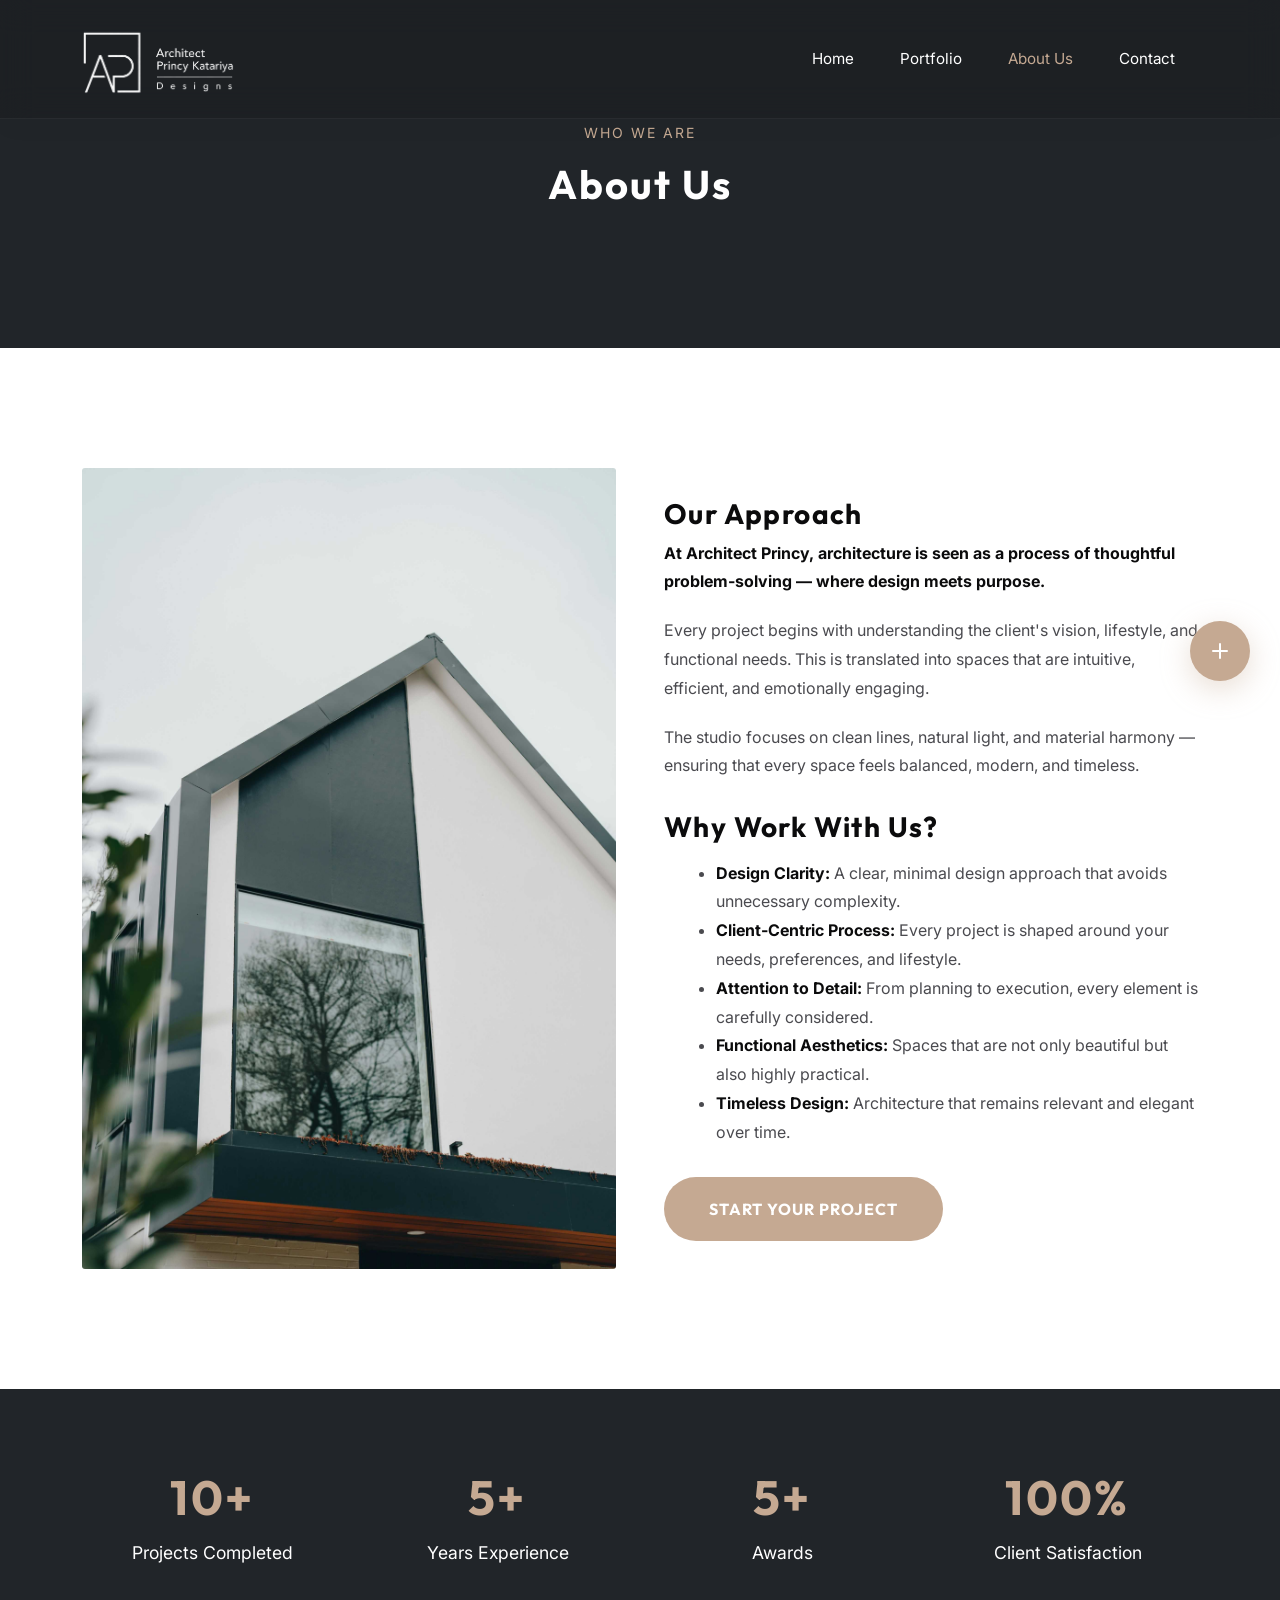
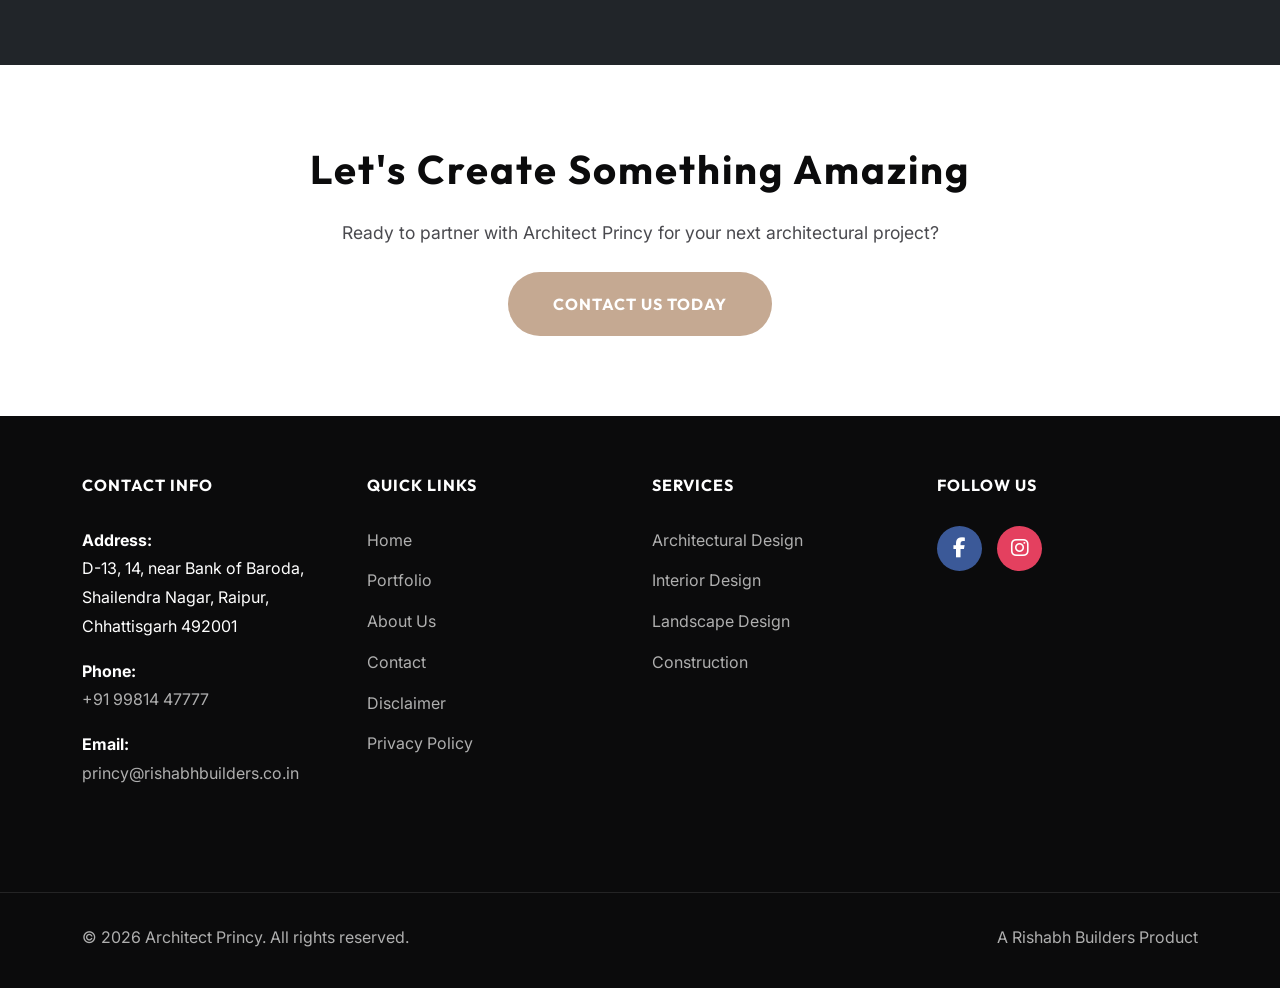
==== commit 5723e728: "Update site changes" ====
--- a/about.html
+++ b/about.html
@@ -6,6 +6,9 @@
     <title>About Us - Architect Princy</title>
     <meta name="description" content="Learn about Architect Princy, our approach, and why work with us.">
     <link href="https://cdn.jsdelivr.net/npm/bootstrap@5.3.0/dist/css/bootstrap.min.css" rel="stylesheet">
+    <link rel="preconnect" href="https://fonts.googleapis.com">
+    <link rel="preconnect" href="https://fonts.gstatic.com" crossorigin>
+    <link href="https://fonts.googleapis.com/css2?family=Inter:wght@300;400&family=Outfit:wght@300;400;600&display=swap" rel="stylesheet">
     <link rel="stylesheet" href="css/styles.css">
     <link rel="stylesheet" href="https://cdnjs.cloudflare.com/ajax/libs/font-awesome/6.5.0/css/all.min.css">
 </head>
@@ -13,7 +16,9 @@
     <!-- Navigation -->
     <nav class="navbar navbar-expand-lg navbar-dark fixed-top">
         <div class="container">
-            <a class="navbar-brand" href="index.html">Architect Princy</a>
+            <a class="navbar-brand" href="index.html">
+                <img src="images/logo.png" alt="Architect Princy" class="navbar-logo">
+            </a>
             
             <button class="navbar-toggler" type="button" data-bs-toggle="collapse" data-bs-target="#navbarNav"
                 aria-controls="navbarNav" aria-expanded="false" aria-label="Toggle navigation">
@@ -41,7 +46,7 @@
 
     <main>
         <!-- Page Header -->
-        <section class="bg-dark padding-large" style="padding-top: 120px;">
+        <section class="bg-dark padding-large reveal" style="padding-top: 120px;">
             <div class="container">
                 <div class="row">
                     <div class="col-md-12">
@@ -55,7 +60,7 @@
         </section>
 
         <!-- About Section -->
-        <section class="padding-xlarge">
+        <section class="padding-xlarge reveal">
             <div class="container">
                 <div class="row align-items-center g-5">
                     <div class="col-md-6">
@@ -91,7 +96,7 @@
         </section>
 
         <!-- Stats Section -->
-        <section class="bg-dark padding-large">
+        <section class="bg-dark padding-large reveal">
             <div class="container">
                 <div class="row text-center">
                     <div class="col-md-3 col-sm-6 mb-4 mb-md-0">
@@ -123,7 +128,7 @@
         </section>
 
         <!-- CTA Section -->
-        <section class="padding-large" style="text-align: center;">
+        <section class="padding-large reveal" style="text-align: center;">
             <div class="container">
                 <h2 class="section-title mb-4">Let's Create Something Amazing</h2>
                 <p class="mb-4" style="font-size: 1.1rem; max-width: 600px; margin: 0 auto 30px;">
@@ -136,30 +141,30 @@
 
     <!-- Floating Buttons -->
     <div class="floating-buttons" id="floatingButtons">
-        <button class="float-btn toggle-btn" onclick="toggleFloatingButtons()">
-            <svg width="28" height="28" viewBox="0 0 24 24" fill="currentColor">
-                <path d="M12 2C6.48 2 2 6.48 2 12s4.48 10 10 10 10-4.48 10-10S17.52 2 12 2zm0 18c-4.42 0-8-3.58-8-8s3.58-8 8-8 8 3.58 8 8-3.58 8-8 8zm-4-9h8v2h-8z"/>
+        <button class="toggle-btn" onclick="toggleFloatingButtons()" aria-label="Toggle Contact Menu">
+            <svg width="24" height="24" viewBox="0 0 24 24" fill="none" stroke="currentColor" stroke-width="2" stroke-linecap="round" stroke-linejoin="round">
+                <line x1="12" y1="5" x2="12" y2="19"></line>
+                <line x1="5" y1="12" x2="19" y2="12"></line>
             </svg>
         </button>
-
-        <a href="https://wa.me/919981447777?text=Hi%20I%20would%20like%20to%20discuss%20a%20project" target="_blank" rel="noopener noreferrer" class="float-btn whatsapp-btn">
-            <span class="whatsapp-icon">
-                <svg width="32" height="32" viewBox="0 0 24 24" fill="currentColor">
-                    <path d="M17.472 14.382c-.297-.149-1.758-.867-2.03-.967-.273-.099-.471-.148-.67.15-.197.297-.767.966-.94 1.164-.173.199-.347.223-.644.075-.297-.15-1.255-.463-2.39-1.475-.883-.788-1.48-1.761-1.653-2.059-.173-.297-.018-.458.13-.606.134-.133.298-.347.446-.52.149-.174.198-.298.298-.497.099-.198.05-.371-.025-.52-.075-.149-.669-1.612-.916-2.207-.242-.579-.487-.5-.67-.51-.173-.008-.371-.01-.57-.01-.198 0-.52.074-.792.372-.272.297-1.04 1.016-1.04 2.479 0 1.462 1.065 2.875 1.213 3.074.149.198 2.096 3.2 5.076 4.487.709.306 1.262.489 1.694.625.712.227 1.36.195 1.871.118.571-.085 1.758-.719 2.006-1.413.248-.694.248-1.289.173-1.413-.074-.124-.272-.198-.57-.347m-5.421-7.403h-.004a9.87 9.87 0 00-4.953 1.226l-.355.205-.368-.083c-1.326-.302-2.463-.657-3.402-1.14L2.67 6.978l.586 1.891c.212.655.359 1.187.443 1.543C1.77 10.491 1.446 12.585 2.717 14.497c.705 1.013 1.748 1.72 2.956 2.04.282.07.565.126.848.126 1.566 0 3.032-.37 4.302-1.096l.355-.205.368.083c1.326.302 2.463.657 3.402 1.14l1.722.863-.586-1.891c-.212-.655-.359-1.187-.443-1.543 1.731-2.407 2.055-4.501.784-6.413"/>
-                </svg>
-            </span>
+        
+        <a href="https://wa.me/919981447777?text=Hi%20I%20would%20like%20to%20discuss%20a%20project" target="_blank" rel="noopener noreferrer" class="whatsapp-btn">
+            <svg width="20" height="20" viewBox="0 0 24 24" fill="none" stroke="currentColor" stroke-width="2" stroke-linecap="round" stroke-linejoin="round">
+                <path d="M21 11.5a8.38 8.38 0 0 1-.9 3.8 8.5 8.5 0 0 1-7.6 4.7 8.38 8.38 0 0 1-3.8-.9L3 21l1.9-5.7a8.38 8.38 0 0 1-.9-3.8 8.5 8.5 0 0 1 4.7-7.6 8.38 8.38 0 0 1 3.8-.9h.5a8.48 8.48 0 0 1 8 8v.5z"></path>
+            </svg>
             <span class="whatsapp-label">WhatsApp</span>
         </a>
 
-        <a href="tel:+919981447777" class="float-btn call-btn" title="Call us">
-            <svg width="28" height="28" viewBox="0 0 24 24" fill="currentColor">
-                <path d="M6.62 10.79c1.44 2.83 3.76 5.14 6.59 6.59l2.2-2.2c.27-.27.67-.36 1.02-.24 1.12.37 2.33.57 3.57.57.55 0 1 .45 1 1V20c0 .55-.45 1-1 1-9.39 0-17-7.61-17-17 0-.55.45-1 1-1h3.5c.55 0 1 .45 1 1 0 1.25.2 2.45.57 3.57.11.35.03.74-.25 1.02l-2.2 2.2z"/>
+        <a href="tel:+919981447777" class="call-btn" title="Call us">
+            <svg width="20" height="20" viewBox="0 0 24 24" fill="none" stroke="currentColor" stroke-width="2" stroke-linecap="round" stroke-linejoin="round">
+                <path d="M22 16.92v3a2 2 0 0 1-2.18 2 19.79 19.79 0 0 1-8.63-3.07 19.5 19.5 0 0 1-6-6 19.79 19.79 0 0 1-3.07-8.67A2 2 0 0 1 4.11 2h3a2 2 0 0 1 2 1.72 12.84 12.84 0 0 0 .7 2.81 2 2 0 0 1-.45 2.11L8.09 9.91a16 16 0 0 0 6 6l1.27-1.27a2 2 0 0 1 2.11-.45 12.84 12.84 0 0 0 2.81.7A2 2 0 0 1 22 16.92z"></path>
             </svg>
         </a>
 
-        <a href="contact.html" class="float-btn contact-btn" title="Contact us">
-            <svg width="28" height="28" viewBox="0 0 24 24" fill="currentColor">
-                <path d="M20 4H4c-1.1 0-1.99.9-1.99 2L2 18c0 1.1.9 2 2 2h16c1.1 0 2-.9 2-2V6c0-1.1-.9-2-2-2zm0 4l-8 5-8-5V6l8 5 8-5v2z"/>
+        <a href="contact.html" class="contact-btn" title="Contact us">
+            <svg width="20" height="20" viewBox="0 0 24 24" fill="none" stroke="currentColor" stroke-width="2" stroke-linecap="round" stroke-linejoin="round">
+                <path d="M4 4h16c1.1 0 2 .9 2 2v12c0 1.1-.9 2-2 2H4c-1.1 0-2-.9-2-2V6c0-1.1.9-2 2-2z"></path>
+                <polyline points="22,6 12,13 2,6"></polyline>
             </svg>
         </a>
     </div>
@@ -212,9 +217,8 @@
                     <h5>Follow Us</h5>
                 
                     <div class="social-icons mt-3">
-                        <a href="https://www.facebook.com/profile.php?id=61588532665640"><i class="fab fa-facebook-f"></i></a>
-                        <a href="https://www.instagram.com/architectprincy/"><i class="fab fa-youtube"></i></a>
-                        <a href="https://www.instagram.com/architectprincy/"><i class="fab fa-instagram"></i></a>
+                        <a href="https://www.facebook.com/profile.php?id=61588532665640" target="_blank" rel="noopener noreferrer" class="facebook" aria-label="Follow us on Facebook"><i class="fab fa-facebook-f"></i></a>
+                        <a href="https://www.instagram.com/architectprincy/" target="_blank" rel="noopener noreferrer" class="instagram" aria-label="Follow us on Instagram"><i class="fab fa-instagram"></i></a>
                     </div>
                 </div>
             </div>
--- a/css/styles.css
+++ b/css/styles.css
@@ -4,21 +4,23 @@
 :root {
   /* Color Scheme */
   --accent-color: #C5A992;
-  --dark-color: #2f2f2f;
-  --grey-color: #f1f1f1;
-  --body-text-color: #757575;
+  --accent-light: #E2D4C9;
+  --accent-dark: #A3866E;
+  --dark-color: #0B0B0C;
+  --grey-color: #F7F7F9;
+  --body-text-color: #4A4A4F;
   --light-text-color: #afafaf;
-  --dark-text-color: #2f2f2f;
+  --dark-text-color: #0B0B0C;
   
   /* Fonts */
-  --body-font: "Roboto", sans-serif;
-  --heading-font: 'Montserrat', sans-serif;
+  --body-font: "Inter", sans-serif;
+  --heading-font: "Outfit", sans-serif;
   
   /* Sizes */
   --header-height: 75px;
   --header-height-min: 75px;
   
-  color-scheme: light;
+  color-scheme: dark light;
 }
 
 @media screen and (max-width: 600px) {
@@ -45,7 +47,6 @@
   line-height: 1.8;
   color: var(--body-text-color);
   background-color: #fff;
-  padding-top: var(--header-height);
 }
 
 body.no-scroll {
@@ -58,6 +59,7 @@
   font-weight: 700;
   line-height: 1.2;
   color: var(--dark-text-color);
+  letter-spacing: 0.05em;
 }
 
 h1 { font-size: 3.5rem; }
@@ -219,16 +221,19 @@
 
 /* Navigation Styles */
 .navbar {
-  padding: 18px 0 !important;
-  background-color: rgba(47, 47, 47, 0.98) !important;
-  box-shadow: 0 4px 15px rgba(0, 0, 0, 0.15);
+  padding: 24px 0 !important;
+  background: rgba(11, 11, 12, 0.15) !important;
+  backdrop-filter: blur(16px) !important;
+  -webkit-backdrop-filter: blur(16px) !important;
+  border-bottom: 1px solid rgba(255, 255, 255, 0.05);
+  box-shadow: 0 4px 30px rgba(0, 0, 0, 0.03);
   z-index: 1000;
   position: fixed;
   top: 0;
   left: 0;
   right: 0;
   width: 100%;
-  min-height: 80px;
+  transition: padding 0.3s ease, background 0.3s ease, border-color 0.3s ease, box-shadow 0.3s ease;
 }
 
 .navbar-brand {
@@ -245,26 +250,105 @@
   padding: 0 !important;
 }
 
-.navbar-brand img {
-  display: block !important;
-  height: 55px !important;
-  width: auto !important;
-  max-width: 220px !important;
-  max-height: 55px !important;
-  object-fit: contain !important;
-}
-
+.logo-text {
+  font-family: var(--heading-font);
+  font-size: 1.25rem !important;
+  font-weight: 300;
+  letter-spacing: 0.22em;
+  text-transform: uppercase;
+  color: var(--accent-color) !important;
+  position: relative;
+  padding-bottom: 4px;
+  transition: all 0.4s cubic-bezier(0.16, 1, 0.3, 1);
+}
+
+.logo-text .logo-light {
+  font-weight: 600;
+  color: #fff;
+  transition: all 0.4s cubic-bezier(0.16, 1, 0.3, 1);
+}
+
+.logo-text::after {
+  content: '';
+  position: absolute;
+  bottom: 0;
+  left: 50%;
+  width: 0;
+  height: 1px;
+  background-color: var(--accent-color);
+  transition: all 0.4s cubic-bezier(0.16, 1, 0.3, 1);
+}
+
+.logo-text:hover {
+  letter-spacing: 0.26em;
+}
+
+.logo-text:hover .logo-light {
+  color: var(--accent-light);
+}
+
+.logo-text:hover::after {
+  width: 60%;
+  left: 20%;
+}
+
+.navbar-brand img,
 .navbar-logo {
   display: block !important;
-  height: 55px !important;
+  height: 70px !important;
+  max-height: 70px !important;
   width: auto !important;
-  max-width: none !important;
-  max-height: 55px !important;
   object-fit: contain !important;
-}
-
-.navbar-brand:hover {
+  transition: all 0.3s cubic-bezier(0.16, 1, 0.3, 1);
+}
+
+@media screen and (max-width: 768px) {
+  .navbar-brand img,
+  .navbar-logo {
+    height: 50px !important;
+    max-height: 50px !important;
+  }
+}
+
+.navbar-brand:hover .navbar-logo {
+  transform: scale(1.05);
+}
+
+/* Navbar Camouflage Themes */
+/* Dark Background (White Links, Inverted Logo) */
+.navbar.navbar-dark-theme .navbar-nav .nav-link {
   color: #fff !important;
+}
+.navbar.navbar-dark-theme .navbar-nav .nav-link:hover,
+.navbar.navbar-dark-theme .navbar-nav .nav-link.active {
+  color: var(--accent-color) !important;
+}
+.navbar.navbar-dark-theme .navbar-logo {
+  filter: none;
+}
+.navbar.navbar-dark-theme .navbar-toggler-icon {
+  filter: none;
+}
+.navbar.navbar-dark-theme .navbar-toggler {
+  border-color: rgba(255, 255, 255, 0.2) !important;
+}
+
+/* Light Background (Dark Links, Normal/Multiplied Logo) */
+.navbar.navbar-light-theme .navbar-nav .nav-link {
+  color: var(--dark-color) !important;
+}
+.navbar.navbar-light-theme .navbar-nav .nav-link:hover,
+.navbar.navbar-light-theme .navbar-nav .nav-link.active {
+  color: var(--accent-color) !important;
+}
+.navbar.navbar-light-theme .navbar-logo {
+  filter: invert(1);
+}
+.navbar.navbar-light-theme .navbar-toggler-icon {
+  filter: invert(1);
+}
+.navbar.navbar-light-theme .navbar-toggler {
+  border-color: rgba(11, 11, 12, 0.2) !important;
 }
 
 .navbar-nav .nav-link {
@@ -423,6 +507,7 @@
   height: 100%;
   object-fit: cover;
   z-index: 1;
+  filter: blur(1.5px) brightness(0.8) contrast(1.05);
 }
 
 .hero-overlay {
@@ -432,11 +517,10 @@
   width: 100%;
   height: 100%;
   z-index: 2;
-  background: linear-gradient(
-    to right,
-    rgba(0, 0, 0, 0.65),
-    rgba(0, 0, 0, 0.2)
-  );
+  background: 
+    url("data:image/svg+xml,%3Csvg xmlns='http://www.w3.org/2000/svg' width='3' height='3' viewBox='0 0 3 3'%3E%3Ccircle cx='1.5' cy='1.5' r='0.7' fill='rgba(255, 255, 255, 0.09)'/%3E%3C/svg%3E"),
+    linear-gradient(rgba(11, 11, 12, 0.4), rgba(11, 11, 12, 0.7)),
+    radial-gradient(circle at center, rgba(11, 11, 12, 0.2) 0%, rgba(11, 11, 12, 0.85) 100%);
 }
 
 .hero-section .container {
@@ -463,7 +547,7 @@
 @keyframes fadeInUp {
   from {
     opacity: 0;
-    transform: translateY(30px);
+    transform: translateY(15px);
   }
   to {
     opacity: 1;
@@ -472,25 +556,25 @@
 }
 
 .hero-title {
-  font-family: 'Playfair Display', serif;
-  font-size: 4.5rem;
-  font-weight: 700;
-  line-height: 1.15;
-  margin-bottom: 25px;
-  letter-spacing: -1px;
+  font-family: var(--heading-font);
+  font-size: 3.0rem;
+  font-weight: 600;
+  line-height: 1.2;
+  margin-bottom: 20px;
+  letter-spacing: -0.01em;
   color: #fff;
   text-shadow: 2px 2px 8px rgba(0, 0, 0, 0.3);
-  animation: fadeInUp 0.8s ease-out;
+  animation: fadeInUp 0.8s cubic-bezier(0.16, 1, 0.3, 1) 0.1s both;
   max-width: 800px;
 }
 
 .hero-subtitle {
-  font-size: 1.4rem;
+  font-size: 1.1rem;
   font-weight: 300;
-  margin-bottom: 50px;
+  margin-bottom: 35px;
   color: rgba(255, 255, 255, 0.95);
   line-height: 1.6;
-  animation: fadeInUp 0.8s ease-out 0.1s both;
+  animation: fadeInUp 0.8s cubic-bezier(0.16, 1, 0.3, 1) 0.25s both;
   max-width: 600px;
 }
 
@@ -498,7 +582,7 @@
   display: flex;
   gap: 25px;
   flex-wrap: wrap;
-  animation: fadeInUp 0.8s ease-out 0.2s both;
+  animation: fadeInUp 0.8s cubic-bezier(0.16, 1, 0.3, 1) 0.4s both;
 }
 
 .hero-buttons .btn {
@@ -522,16 +606,17 @@
 }
 
 .hero-buttons .btn-outline-light {
-  border: 2px solid #fff;
+  border: 1px solid #fff;
   color: #fff;
   background-color: transparent;
 }
 
 .hero-buttons .btn-outline-light:hover {
-  background-color: rgba(255, 255, 255, 0.15);
-  border-color: #fff;
+  background-color: var(--accent-color);
+  border-color: var(--accent-color);
+  color: #fff;
   transform: translateY(-3px);
-  box-shadow: 0 15px 40px rgba(255, 255, 255, 0.2);
+  box-shadow: 0 15px 40px rgba(197, 169, 146, 0.4);
 }
 
 /* Testimonials Carousel */
@@ -590,13 +675,13 @@
 /* Responsive Hero */
 @media screen and (max-width: 1024px) {
   .hero-title {
-    font-size: 3.5rem;
+    font-size: 2.4rem;
     margin-bottom: 20px;
   }
 
   .hero-subtitle {
-    font-size: 1.2rem;
-    margin-bottom: 40px;
+    font-size: 1.0rem;
+    margin-bottom: 30px;
   }
 }
 
@@ -606,14 +691,14 @@
   }
 
   .hero-title {
-    font-size: 2.4rem;
+    font-size: 1.8rem;
     margin-bottom: 18px;
     line-height: 1.3;
   }
 
   .hero-subtitle {
-    font-size: 1rem;
-    margin-bottom: 35px;
+    font-size: 0.9rem;
+    margin-bottom: 25px;
     line-height: 1.5;
   }
 
@@ -637,14 +722,14 @@
   }
 
   .hero-title {
-    font-size: 1.75rem;
+    font-size: 1.35rem;
     margin-bottom: 15px;
     line-height: 1.3;
   }
 
   .hero-subtitle {
-    font-size: 0.95rem;
-    margin-bottom: 25px;
+    font-size: 0.8rem;
+    margin-bottom: 20px;
     line-height: 1.4;
   }
 
@@ -668,6 +753,16 @@
   grid-template-columns: repeat(auto-fit, minmax(300px, 1fr));
   gap: 30px;
   margin: 40px 0;
+}
+
+.portfolio-item-link {
+  display: block;
+  width: 100%;
+  height: 100%;
+  text-decoration: none;
+  color: inherit;
+  position: relative;
+  z-index: 5;
 }
 
 .portfolio-item {
@@ -687,7 +782,7 @@
   height: 100%;
   object-fit: cover;
   display: block;
-  transition: transform 0.4s ease, filter 0.4s ease;
+  transition: transform 0.6s cubic-bezier(0.16, 1, 0.3, 1), filter 0.6s ease;
   filter: brightness(1);
 }
 
@@ -697,14 +792,37 @@
   left: 0;
   width: 100%;
   height: 100%;
-  background: rgba(0, 0, 0, 0.75);
+  background: rgba(11, 11, 12, 0.85);
   display: flex;
   flex-direction: column;
   align-items: center;
   justify-content: center;
+  padding: 30px;
   opacity: 0;
-  transition: opacity 0.4s ease;
+  transition: opacity 0.4s cubic-bezier(0.16, 1, 0.3, 1);
   z-index: 10;
+  color: #fff;
+  text-align: center;
+}
+
+.portfolio-overlay h3 {
+  color: #fff;
+  font-family: var(--heading-font);
+  font-size: 1.4rem;
+  font-weight: 600;
+  margin-bottom: 8px;
+  letter-spacing: 0.05em;
+  text-transform: uppercase;
+}
+
+.portfolio-overlay p {
+  color: var(--accent-color);
+  font-family: var(--body-font);
+  font-size: 0.9rem;
+  font-weight: 400;
+  margin-bottom: 4px;
+  text-transform: capitalize;
+  letter-spacing: 0.1em;
 }
 
 .portfolio-item:hover .portfolio-overlay {
@@ -717,8 +835,8 @@
 }
 
 .portfolio-item:hover img {
-  transform: scale(1.08);
-  filter: brightness(0.85);
+  transform: scale(1.05);
+  filter: brightness(0.9);
 }
 
 /* Portfolio Grid - 3 columns on desktop, 2 on tablet, 1 on mobile */
@@ -988,166 +1106,146 @@
 }
 
 /* WhatsApp & Call Button - Premium Floating Buttons */
+/* WhatsApp & Call Button - Premium Floating Buttons */
 .floating-buttons {
   position: fixed;
-  bottom: 25px;
-  right: 25px;
-  z-index: 100;
+  bottom: 30px;
+  right: 30px;
+  z-index: 1000;
   display: flex;
   flex-direction: column;
-  gap: 10px;
+  gap: 15px;
   align-items: flex-end;
-}
-
-.floating-buttons.expanded .whatsapp-btn,
-.floating-buttons.expanded .call-btn,
+  transition: all 0.3s ease;
+}
+
+.toggle-btn {
+  width: 60px;
+  height: 60px;
+  border-radius: 50%;
+  background: var(--accent-color);
+  color: #fff;
+  border: none;
+  box-shadow: 0 8px 30px rgba(197, 169, 146, 0.4);
+  position: relative;
+  z-index: 110;
+  display: flex;
+  align-items: center;
+  justify-content: center;
+  transition: all 0.4s cubic-bezier(0.16, 1, 0.3, 1);
+  cursor: pointer;
+}
+
+.toggle-btn:hover {
+  transform: scale(1.08);
+  background: var(--accent-dark);
+  box-shadow: 0 12px 35px rgba(197, 169, 146, 0.5);
+}
+
+.floating-buttons.expanded .toggle-btn {
+  background: #0B0B0C;
+  color: var(--accent-color);
+  border: 1px solid rgba(255, 255, 255, 0.1);
+  transform: scale(1) rotate(135deg);
+}
+
+.whatsapp-btn, .call-btn, .contact-btn {
+  opacity: 0;
+  visibility: hidden;
+  transform: translateY(20px) scale(0.8);
+  transition: all 0.4s cubic-bezier(0.16, 1, 0.3, 1);
+  pointer-events: none;
+  border-radius: 50px;
+  height: 48px;
+  display: flex;
+  align-items: center;
+  justify-content: center;
+  box-shadow: 0 8px 25px rgba(0, 0, 0, 0.2);
+  border: 1px solid rgba(255, 255, 255, 0.08);
+  color: #fff;
+  text-decoration: none;
+  cursor: pointer;
+}
+
+.whatsapp-btn {
+  background: rgba(11, 11, 12, 0.95);
+  padding: 0 20px;
+  min-width: 140px;
+  gap: 8px;
+  font-weight: 600;
+  font-size: 13px;
+}
+
+.whatsapp-btn:hover {
+  background: #0B0B0C;
+  border-color: rgba(37, 211, 102, 0.5);
+  transform: scale(1.05);
+  color: #25D366;
+}
+
+.call-btn, .contact-btn {
+  width: 48px;
+  background: rgba(11, 11, 12, 0.95);
+}
+
+.call-btn:hover {
+  background: #0B0B0C;
+  border-color: var(--accent-color);
+  transform: scale(1.05);
+  color: var(--accent-color);
+}
+
+.contact-btn:hover {
+  background: #0B0B0C;
+  border-color: var(--accent-color);
+  transform: scale(1.05);
+  color: var(--accent-color);
+}
+
+.floating-buttons.expanded .whatsapp-btn {
+  opacity: 1;
+  visibility: visible;
+  transform: translateY(0) scale(1);
+  pointer-events: auto;
+  transition-delay: 0.05s;
+}
+
+.floating-buttons.expanded .call-btn {
+  opacity: 1;
+  visibility: visible;
+  transform: translateY(0) scale(1);
+  pointer-events: auto;
+  transition-delay: 0.1s;
+}
+
 .floating-buttons.expanded .contact-btn {
   opacity: 1;
   visibility: visible;
+  transform: translateY(0) scale(1);
+  pointer-events: auto;
+  transition-delay: 0.15s;
+}
+
+/* Scrolled Navbar Styles */
+.navbar.navbar-scrolled {
+  padding: 12px 0 !important;
+  background: rgba(11, 11, 12, 0.4) !important;
+  backdrop-filter: blur(20px) !important;
+  -webkit-backdrop-filter: blur(20px) !important;
+  border-bottom: 1px solid rgba(255, 255, 255, 0.08);
+  box-shadow: 0 10px 30px rgba(0, 0, 0, 0.2);
+}
+
+/* Scroll Reveal Animations (Fast and Subtle) */
+.reveal {
+  opacity: 0;
+  transform: translateY(20px);
+  transition: opacity 0.6s ease-out, transform 0.6s ease-out;
+}
+
+.reveal.active {
+  opacity: 1;
   transform: translateY(0);
-  pointer-events: auto;
-}
-
-.float-btn {
-  display: flex;
-  align-items: center;
-  justify-content: center;
-  color: #fff;
-  text-decoration: none;
-  cursor: pointer;
-  transition: all 0.3s cubic-bezier(0.34, 1.56, 0.64, 1);
-  box-shadow: 0 4px 15px rgba(0, 0, 0, 0.2);
-  border: none;
-}
-
-/* Toggle Button */
-.toggle-btn {
-  width: 56px;
-  height: 56px;
-  border-radius: 50%;
-  background: linear-gradient(135deg, #667eea 0%, #764ba2 100%);
-  border: none;
-  box-shadow: 0 6px 20px rgba(102, 126, 234, 0.3);
-  position: relative;
-  z-index: 110;
-  font-size: 24px;
-}
-
-.toggle-btn:hover {
-  transform: scale(1.1);
-  box-shadow: 0 8px 25px rgba(102, 126, 234, 0.4);
-}
-
-.toggle-btn:active {
-  transform: scale(0.95);
-}
-
-/* WhatsApp Button - Premium Official Style */
-.whatsapp-btn {
-  display: flex;
-  align-items: center;
-  justify-content: center;
-  gap: 8px;
-  padding: 10px 16px;
-  background-color: #25D366;
-  border-radius: 50px;
-  font-weight: 600;
-  font-size: 13px;
-  box-shadow: 0 4px 16px rgba(37, 211, 102, 0.3);
-  border: none;
-  opacity: 0;
-  visibility: hidden;
-  transform: translateY(15px);
-  pointer-events: none;
-  min-width: 130px;
-  white-space: nowrap;
-}
-
-.whatsapp-btn:hover {
-  background-color: #20ba5c;
-  transform: translateY(0) scale(1.05);
-  box-shadow: 0 6px 20px rgba(37, 211, 102, 0.4);
-}
-
-.whatsapp-btn:active {
-  transform: translateY(0) scale(0.98);
-}
-
-.whatsapp-icon {
-  display: flex;
-  align-items: center;
-  justify-content: center;
-  flex-shrink: 0;
-}
-
-.whatsapp-icon svg {
-  width: 18px;
-  height: 18px;
-}
-
-.whatsapp-label {
-  display: block;
-  flex-shrink: 0;
-}
-
-/* Call Button */
-.call-btn {
-  width: 50px;
-  height: 50px;
-  border-radius: 50%;
-  background: linear-gradient(135deg, #FF6B6B 0%, #EE5A6F 100%);
-  border: none;
-  box-shadow: 0 4px 15px rgba(255, 107, 107, 0.3);
-  opacity: 0;
-  visibility: hidden;
-  transform: translateY(15px);
-  pointer-events: none;
-  font-size: 20px;
-}
-
-.call-btn:hover {
-  background: linear-gradient(135deg, #FF5252 0%, #EE4A5F 100%);
-  transform: translateY(0) scale(1.08);
-  box-shadow: 0 6px 20px rgba(255, 107, 107, 0.4);
-}
-
-.call-btn:active {
-  transform: translateY(0) scale(0.95);
-}
-
-.call-btn svg {
-  width: 22px;
-  height: 22px;
-}
-
-/* Contact Button */
-.contact-btn {
-  width: 50px;
-  height: 50px;
-  border-radius: 50%;
-  background: linear-gradient(135deg, #4A90E2 0%, #357ABD 100%);
-  border: none;
-  box-shadow: 0 4px 15px rgba(74, 144, 226, 0.3);
-  opacity: 0;
-  visibility: hidden;
-  transform: translateY(15px);
-  pointer-events: none;
-  font-size: 20px;
-}
-
-.contact-btn:hover {
-  background: linear-gradient(135deg, #357ABD 0%, #2A5BA0 100%);
-  transform: translateY(0) scale(1.08);
-  box-shadow: 0 6px 20px rgba(74, 144, 226, 0.4);
-}
-
-.contact-btn:active {
-  transform: translateY(0) scale(0.95);
-}
-
-.contact-btn svg {
-  width: 22px;
-  height: 22px;
 }
 
 /* Footer Styles */
@@ -1594,22 +1692,36 @@
 /* Service Cards Styles */
 .service-card {
   text-align: center;
-  padding: 40px 30px;
-  border-radius: 8px;
-  transition: all 0.3s ease;
-  background: #f9f9f9;
+  padding: 50px 35px;
+  border-radius: 12px;
+  transition: all 0.4s cubic-bezier(0.16, 1, 0.3, 1);
+  background: #fff;
+  border: 1px solid rgba(11, 11, 12, 0.05);
+  box-shadow: 0 4px 20px rgba(0, 0, 0, 0.02);
 }
 
 .service-card:hover {
-  transform: translateY(-10px);
-  box-shadow: 0 15px 40px rgba(0, 0, 0, 0.1);
-  background: #fff;
-}
-
-.service-icon {
-  font-size: 3rem;
-  margin-bottom: 20px;
-  display: block;
+  transform: translateY(-8px);
+  box-shadow: 0 20px 40px rgba(197, 169, 146, 0.15);
+  border-color: rgba(197, 169, 146, 0.4);
+}
+
+.service-svg-icon {
+  width: 48px;
+  height: 48px;
+  stroke: var(--accent-color);
+  fill: none;
+  stroke-width: 1.5;
+  stroke-linecap: round;
+  stroke-linejoin: round;
+  margin-bottom: 25px;
+  display: inline-block;
+  transition: transform 0.4s cubic-bezier(0.16, 1, 0.3, 1), stroke 0.4s ease;
+}
+
+.service-card:hover .service-svg-icon {
+  transform: scale(1.1);
+  stroke: var(--accent-dark);
 }
 
 .service-card h4 {
@@ -1734,12 +1846,157 @@
 }
 
 /* Brand colors */
-.social-icons a:nth-child(1) { background: #3b5998; }
-.social-icons a:nth-child(2) { background: #ff0000; }
-.social-icons a:nth-child(3) { background: #e4405f; }
+.social-icons a.facebook { background: #3b5998; }
+.social-icons a.instagram { background: #e4405f; }
 
 .social-icons a:hover {
   transform: translateY(-3px);
   opacity: 0.9;
 }
+
+/* Luxury Lightbox Modal */
+.luxury-lightbox {
+  position: fixed;
+  top: 0;
+  left: 0;
+  width: 100%;
+  height: 100%;
+  background: rgba(11, 11, 12, 0.98);
+  z-index: 9999;
+  display: flex;
+  align-items: center;
+  justify-content: center;
+  opacity: 0;
+  transition: opacity 0.3s cubic-bezier(0.16, 1, 0.3, 1);
+  backdrop-filter: blur(16px);
+  -webkit-backdrop-filter: blur(16px);
+}
+
+.luxury-lightbox.active {
+  opacity: 1;
+}
+
+.lightbox-close {
+  position: absolute;
+  top: 30px;
+  right: 30px;
+  background: transparent;
+  border: none;
+  color: #fff;
+  cursor: pointer;
+  z-index: 10002;
+  transition: transform 0.3s cubic-bezier(0.16, 1, 0.3, 1), color 0.3s ease;
+  padding: 10px;
+}
+
+.lightbox-close:hover {
+  transform: rotate(90deg) scale(1.1);
+  color: var(--accent-color);
+}
+
+.lightbox-nav {
+  position: absolute;
+  top: 50%;
+  transform: translateY(-50%);
+  background: rgba(255, 255, 255, 0.03);
+  border: 1px solid rgba(255, 255, 255, 0.08);
+  color: #fff;
+  width: 60px;
+  height: 60px;
+  border-radius: 50%;
+  display: flex;
+  align-items: center;
+  justify-content: center;
+  cursor: pointer;
+  z-index: 10001;
+  transition: all 0.3s cubic-bezier(0.16, 1, 0.3, 1);
+}
+
+.lightbox-nav:hover {
+  background: var(--accent-color);
+  border-color: var(--accent-color);
+  transform: translateY(-50%) scale(1.08);
+}
+
+.lightbox-prev {
+  left: 40px;
+}
+
+.lightbox-next {
+  right: 40px;
+}
+
+.lightbox-content {
+  max-width: 900px;
+  width: 90%;
+  display: flex;
+  flex-direction: column;
+  align-items: center;
+  justify-content: center;
+  z-index: 10000;
+}
+
+.lightbox-image-container {
+  width: 100%;
+  max-height: 70vh;
+  display: flex;
+  align-items: center;
+  justify-content: center;
+  overflow: hidden;
+  border-radius: 12px;
+  background: rgba(0, 0, 0, 0.2);
+  box-shadow: 0 30px 60px rgba(0, 0, 0, 0.4);
+}
+
+.lightbox-image-container img {
+  max-width: 100%;
+  max-height: 70vh;
+  object-fit: contain;
+  border-radius: 12px;
+  transition: opacity 0.3s ease;
+  opacity: 0;
+}
+
+.lightbox-info {
+  margin-top: 25px;
+  text-align: center;
+  width: 100%;
+}
+
+.lightbox-title {
+  color: #fff;
+  font-family: var(--heading-font);
+  font-size: 1.75rem;
+  font-weight: 600;
+  margin-bottom: 5px;
+  letter-spacing: 0.03em;
+}
+
+.lightbox-counter {
+  color: var(--accent-color);
+  font-family: var(--body-font);
+  font-size: 0.95rem;
+  font-weight: 500;
+  letter-spacing: 0.05em;
+}
+
+@media (max-width: 768px) {
+  .lightbox-nav {
+    width: 45px;
+    height: 45px;
+  }
+  .lightbox-prev {
+    left: 15px;
+  }
+  .lightbox-next {
+    right: 15px;
+  }
+  .lightbox-close {
+    top: 15px;
+    right: 15px;
+  }
+  .lightbox-title {
+    font-size: 1.35rem;
+  }
+}
 
